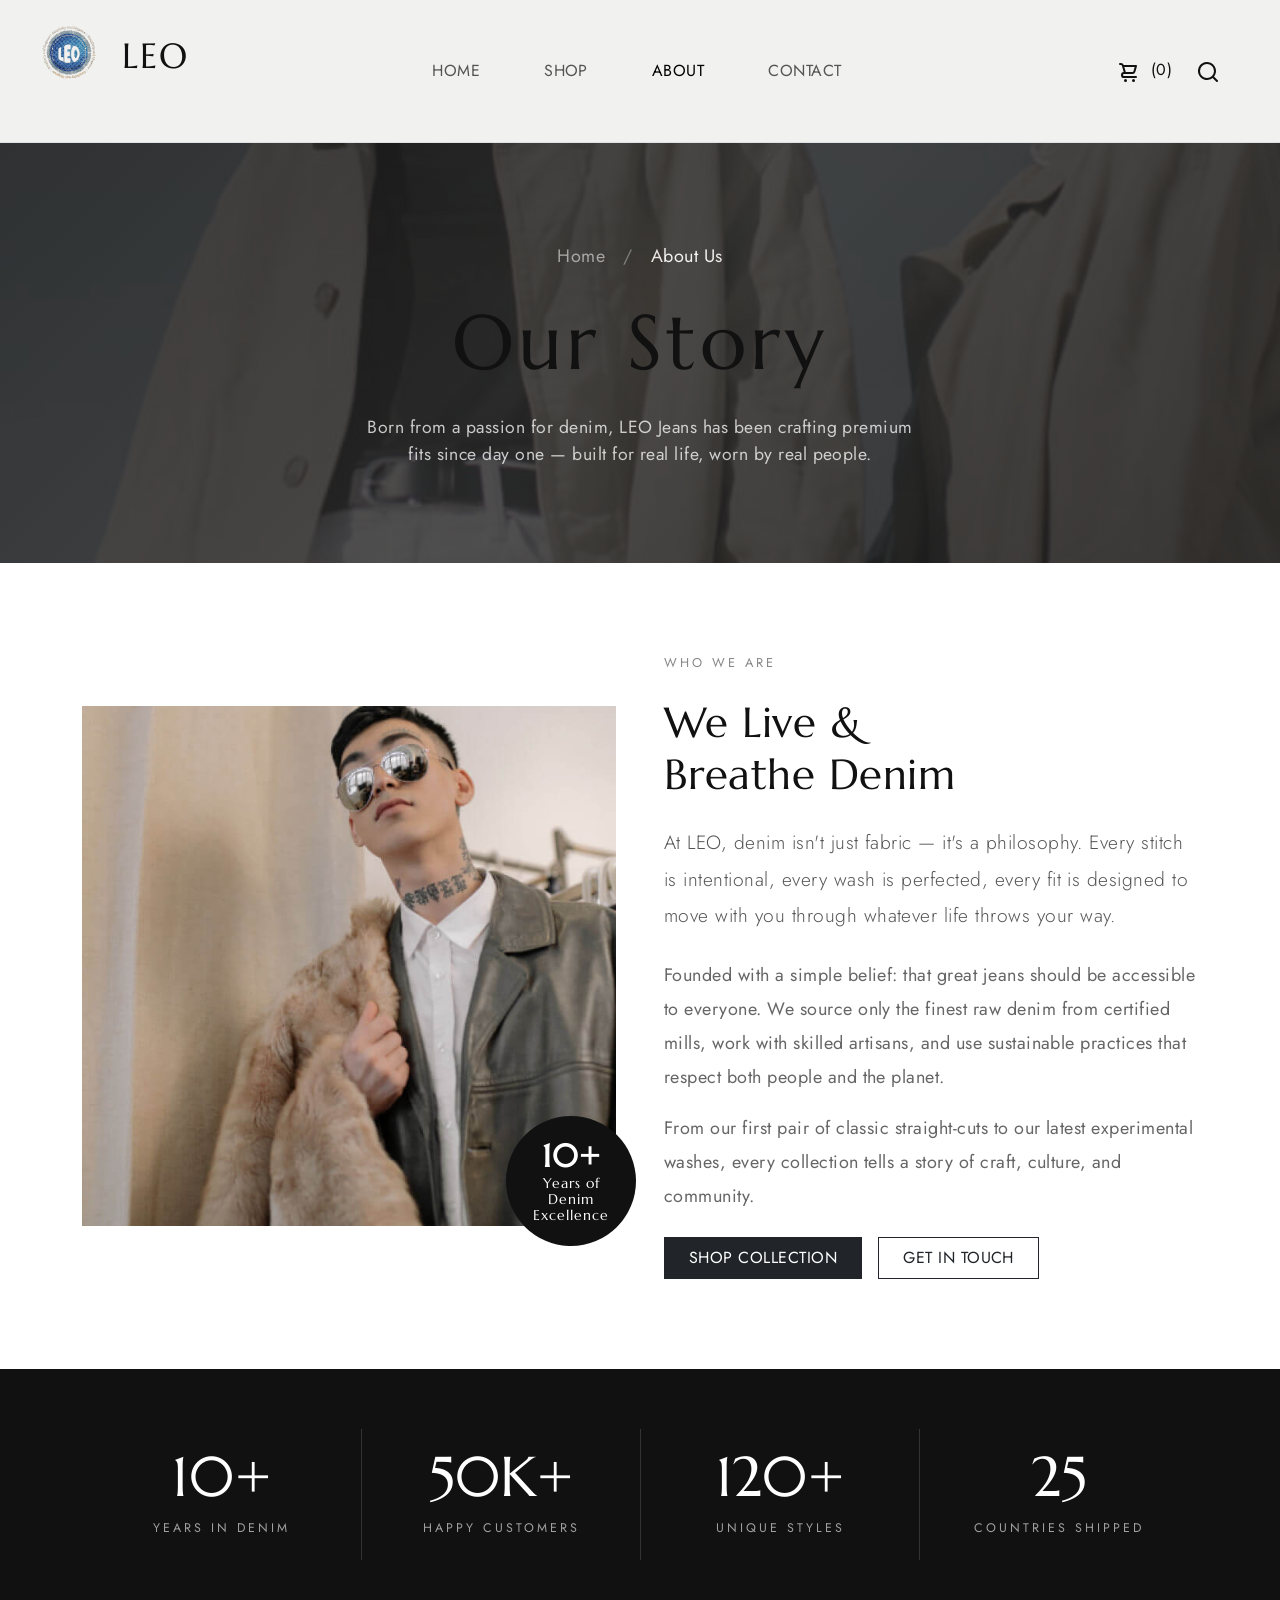
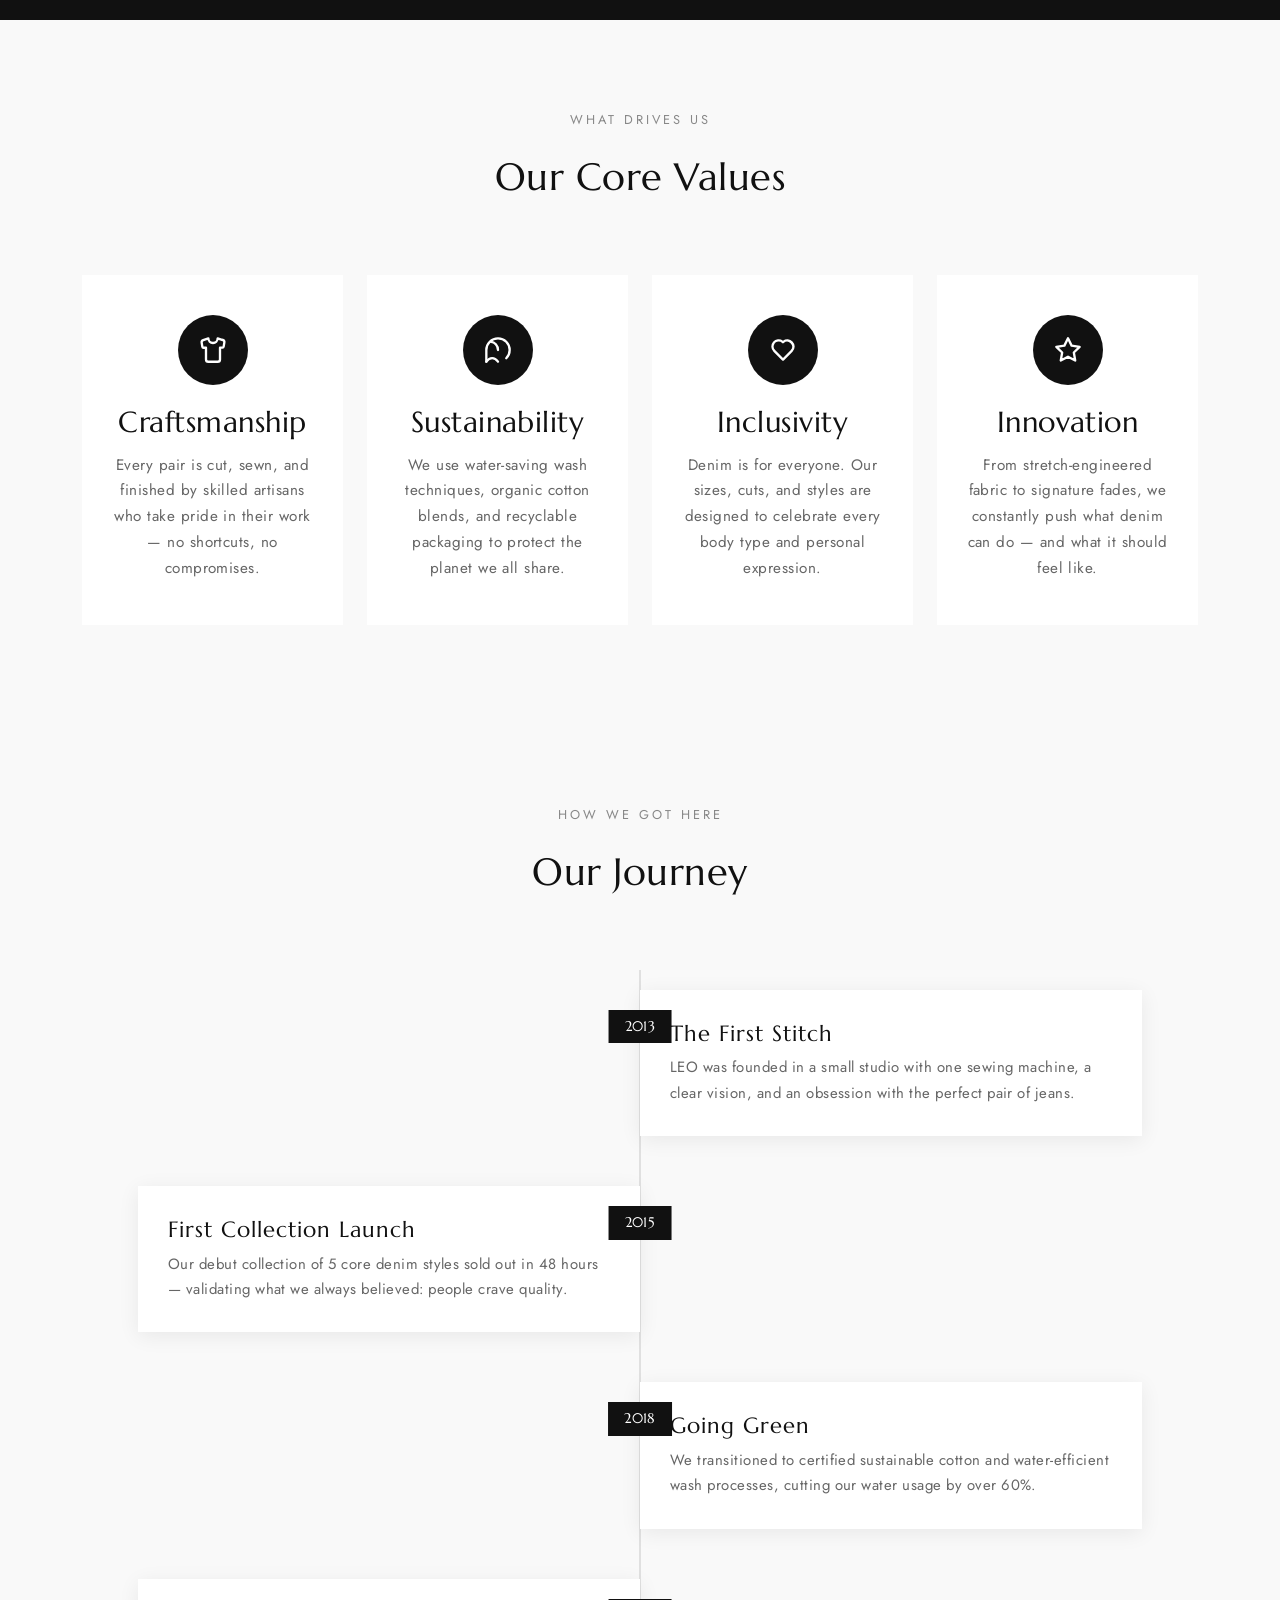
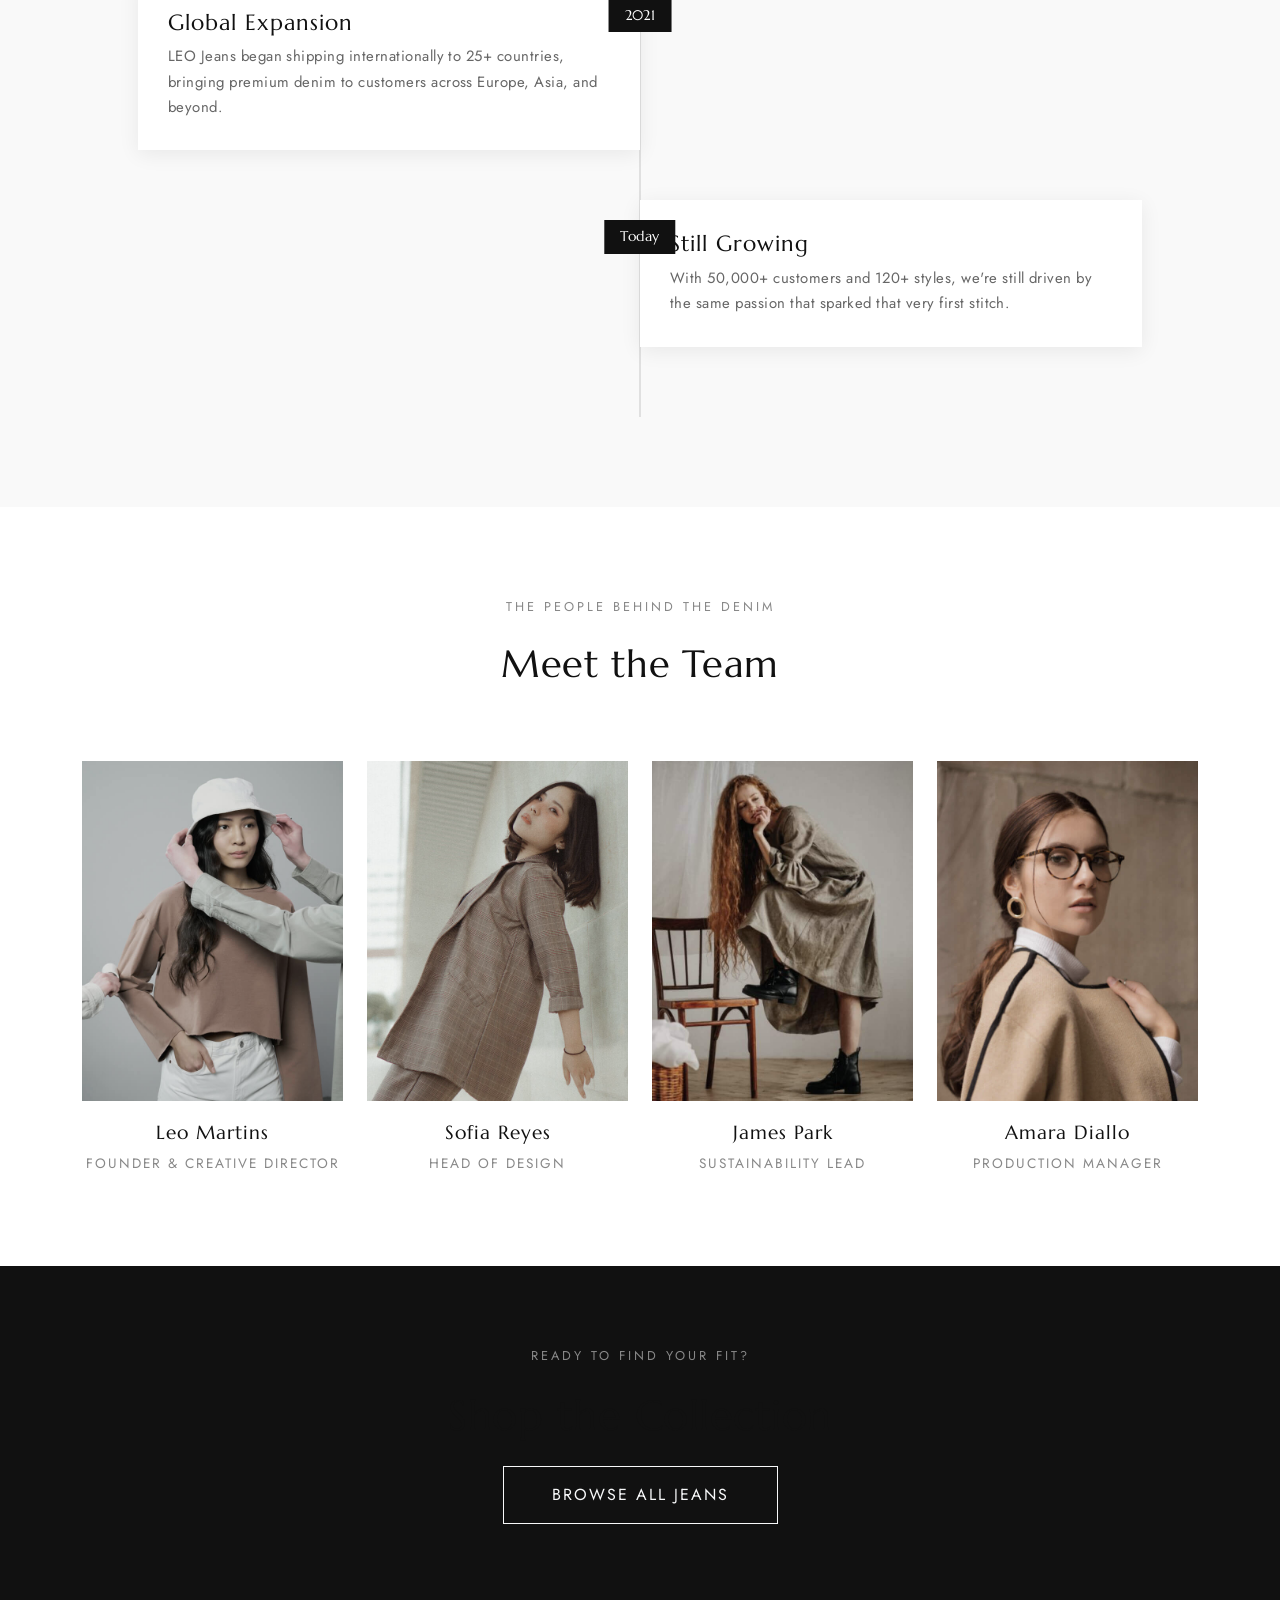
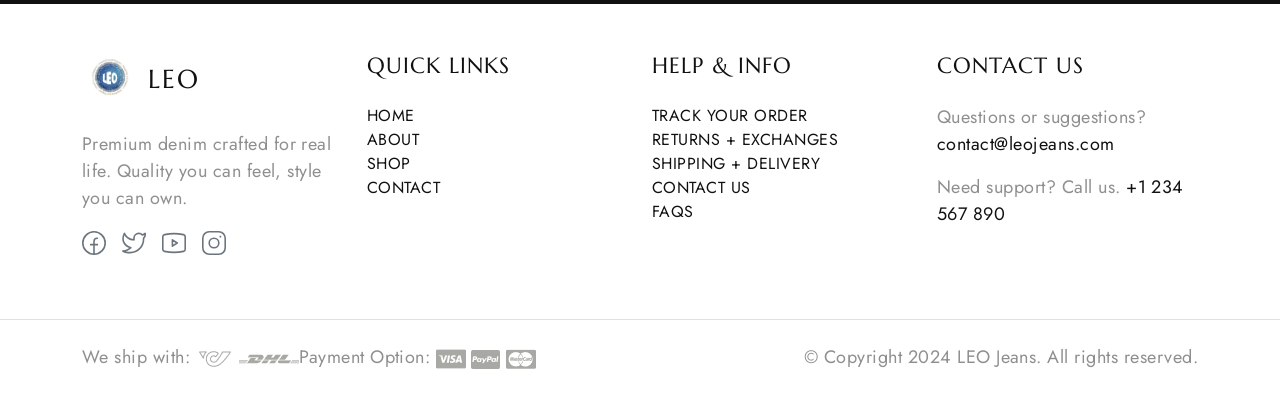
==== about.html @ 7a16a80f "Initial commit" ====
<!doctype html>
<html lang="en">

<head>
  <title>About Us - LEO Jeans</title>
  <meta charset="utf-8" />
  <meta http-equiv="X-UA-Compatible" content="IE=edge" />
  <meta name="viewport" content="width=device-width, initial-scale=1.0" />
  <meta name="description" content="Learn the story behind LEO Jeans - premium denim crafted for modern life." />
  <link href="https://cdn.jsdelivr.net/npm/bootstrap@5.3.0-alpha3/dist/css/bootstrap.min.css" rel="stylesheet"
    integrity="sha384-KK94CHFLLe+nY2dmCWGMq91rCGa5gtU4mk92HdvYe+M/SXH301p5ILy+dN9+nJOZ" crossorigin="anonymous" />
  <link rel="stylesheet" type="text/css" href="css/vendor.css" />
  <link rel="stylesheet" href="https://cdn.jsdelivr.net/npm/swiper@9/swiper-bundle.min.css" />
  <link rel="stylesheet" type="text/css" href="style.css" />
  <link rel="preconnect" href="https://fonts.googleapis.com" />
  <link rel="preconnect" href="https://fonts.gstatic.com" crossorigin />
  <link
    href="https://fonts.googleapis.com/css2?family=Jost:ital,wght@0,300;0,400;0,500;0,700;1,300;1,400;1,500;1,700&family=Marcellus&display=swap"
    rel="stylesheet" />
  <style>
    /* Page-specific styles */
    .page-hero {
      background: linear-gradient(135deg, #1a1a1a 0%, #2d2d2d 50%, #1a1a1a 100%);
      color: #fff;
      padding: 100px 0 80px;
      position: relative;
      overflow: hidden;
    }

    .page-hero::before {
      content: '';
      position: absolute;
      inset: 0;
      background: url('images/banner-image-1.jpg') center/cover no-repeat;
      opacity: 0.18;
    }

    .page-hero h1 {
      font-family: 'Marcellus', serif;
      font-size: clamp(2.5rem, 6vw, 5rem);
      letter-spacing: 4px;
      position: relative;
    }

    .page-hero p {
      font-size: 1.1rem;
      color: rgba(255, 255, 255, 0.75);
      position: relative;
    }

    .breadcrumb-item a {
      color: rgba(255, 255, 255, 0.6);
      text-decoration: none;
    }

    .breadcrumb-item.active {
      color: #fff;
    }

    .breadcrumb-item+.breadcrumb-item::before {
      color: rgba(255, 255, 255, 0.4);
    }

    /* Story section */
    .about-story {
      padding: 90px 0;
    }

    .about-story .lead {
      font-size: 1.2rem;
      line-height: 1.9;
      color: #555;
    }

    .story-image-wrap {
      position: relative;
    }

    .story-image-wrap img {
      width: 100%;
      height: 520px;
      object-fit: cover;
    }

    .story-badge {
      position: absolute;
      bottom: -20px;
      right: -20px;
      background: #111;
      color: #fff;
      width: 130px;
      height: 130px;
      border-radius: 50%;
      display: flex;
      flex-direction: column;
      align-items: center;
      justify-content: center;
      font-family: 'Marcellus', serif;
      text-align: center;
      line-height: 1.2;
      font-size: 0.85rem;
      letter-spacing: 1px;
    }

    .story-badge span {
      font-size: 2rem;
      font-weight: 700;
      display: block;
    }

    /* Stats bar */
    .stats-bar {
      background: #111;
      color: #fff;
      padding: 60px 0;
    }

    .stat-item {
      text-align: center;
      padding: 20px;
    }

    .stat-item .stat-number {
      font-family: 'Marcellus', serif;
      font-size: 3.5rem;
      display: block;
      line-height: 1;
      margin-bottom: 8px;
    }

    .stat-item .stat-label {
      text-transform: uppercase;
      letter-spacing: 3px;
      font-size: 0.78rem;
      color: rgba(255, 255, 255, 0.6);
    }

    .stat-divider {
      border-left: 1px solid rgba(255, 255, 255, 0.15);
    }

    /* Values section */
    .values-section {
      padding: 90px 0;
      background: #f9f9f9;
    }

    .value-card {
      background: #fff;
      padding: 40px 30px;
      text-align: center;
      border-bottom: 3px solid transparent;
      transition: border-color 0.3s, box-shadow 0.3s, transform 0.3s;
      height: 100%;
    }

    .value-card:hover {
      border-color: #111;
      box-shadow: 0 10px 40px rgba(0, 0, 0, 0.1);
      transform: translateY(-5px);
    }

    .value-icon {
      width: 70px;
      height: 70px;
      background: #111;
      color: #fff;
      border-radius: 50%;
      display: flex;
      align-items: center;
      justify-content: center;
      margin: 0 auto 20px;
      font-size: 1.6rem;
    }

    .value-card h4 {
      font-family: 'Marcellus', serif;
      margin-bottom: 12px;
    }

    .value-card p {
      color: #666;
      font-size: 0.95rem;
      line-height: 1.7;
      margin: 0;
    }

    /* Team section */
    .team-section {
      padding: 90px 0;
    }

    .team-card {
      text-align: center;
    }

    .team-img-wrap {
      position: relative;
      overflow: hidden;
      margin-bottom: 20px;
    }

    .team-img-wrap img {
      width: 100%;
      height: 340px;
      object-fit: cover;
      transition: transform 0.5s ease;
      filter: grayscale(20%);
    }

    .team-card:hover .team-img-wrap img {
      transform: scale(1.05);
      filter: grayscale(0%);
    }

    .team-overlay {
      position: absolute;
      bottom: 0;
      left: 0;
      right: 0;
      background: linear-gradient(transparent, rgba(0, 0, 0, 0.7));
      padding: 30px 20px 15px;
      transform: translateY(100%);
      transition: transform 0.4s ease;
    }

    .team-card:hover .team-overlay {
      transform: translateY(0);
    }

    .team-social a {
      color: #fff;
      margin: 0 6px;
      font-size: 1.1rem;
      text-decoration: none;
      opacity: 0.85;
      transition: opacity 0.2s;
    }

    .team-social a:hover {
      opacity: 1;
    }

    .team-card h5 {
      font-family: 'Marcellus', serif;
      font-size: 1.2rem;
      margin-bottom: 4px;
    }

    .team-card .role {
      color: #888;
      font-size: 0.85rem;
      text-transform: uppercase;
      letter-spacing: 2px;
    }

    /* Timeline */
    .timeline-section {
      padding: 90px 0;
      background: #f9f9f9;
    }

    .timeline {
      position: relative;
      padding: 20px 0;
    }

    .timeline::before {
      content: '';
      position: absolute;
      left: 50%;
      top: 0;
      bottom: 0;
      width: 2px;
      background: #e0e0e0;
      transform: translateX(-50%);
    }

    .timeline-item {
      display: flex;
      margin-bottom: 50px;
      position: relative;
    }

    .timeline-item:nth-child(odd) {
      flex-direction: row-reverse;
    }

    .timeline-content {
      width: 45%;
      background: #fff;
      padding: 30px;
      box-shadow: 0 4px 20px rgba(0, 0, 0, 0.07);
      position: relative;
    }

    .timeline-item:nth-child(odd) .timeline-content {
      margin-right: 5%;
    }

    .timeline-item:nth-child(even) .timeline-content {
      margin-left: 5%;
    }

    .timeline-year {
      position: absolute;
      left: 50%;
      top: 20px;
      transform: translateX(-50%);
      background: #111;
      color: #fff;
      padding: 6px 16px;
      font-family: 'Marcellus', serif;
      font-size: 0.9rem;
      white-space: nowrap;
      z-index: 1;
    }

    .timeline-content h5 {
      font-family: 'Marcellus', serif;
      margin-bottom: 8px;
    }

    .timeline-content p {
      color: #666;
      font-size: 0.93rem;
      line-height: 1.7;
      margin: 0;
    }

    @media (max-width: 768px) {
      .timeline::before {
        left: 20px;
      }

      .timeline-item,
      .timeline-item:nth-child(odd) {
        flex-direction: column;
      }

      .timeline-content,
      .timeline-item:nth-child(odd) .timeline-content,
      .timeline-item:nth-child(even) .timeline-content {
        width: 100%;
        margin: 0 0 0 50px;
      }

      .timeline-year {
        left: 20px;
        top: 0;
        transform: translateX(-50%);
      }

      .story-badge {
        right: 0;
        bottom: 0;
        width: 100px;
        height: 100px;
      }
    }
  </style>
</head>

<body>
  <!-- SVG Sprite (shared icons) -->
  <svg xmlns="http://www.w3.org/2000/svg" style="display: none">
    <defs>
      <symbol xmlns="http://www.w3.org/2000/svg" id="instagram" viewBox="0 0 15 15">
        <path fill="none" stroke="currentColor"
          d="M11 3.5h1M4.5.5h6a4 4 0 0 1 4 4v6a4 4 0 0 1-4 4h-6a4 4 0 0 1-4-4v-6a4 4 0 0 1 4-4Zm3 10a3 3 0 1 1 0-6a3 3 0 0 1 0 6Z" />
      </symbol>
      <symbol xmlns="http://www.w3.org/2000/svg" id="facebook" viewBox="0 0 15 15">
        <path fill="none" stroke="currentColor"
          d="M7.5 14.5a7 7 0 1 1 0-14a7 7 0 0 1 0 14Zm0 0v-8a2 2 0 0 1 2-2h.5m-5 4h5" />
      </symbol>
      <symbol xmlns="http://www.w3.org/2000/svg" id="twitter" viewBox="0 0 15 15">
        <path fill="currentColor"
          d="m14.478 1.5l.5-.033a.5.5 0 0 0-.871-.301l.371.334Zm-.498 2.959a.5.5 0 1 0-1 0h1Zm-6.49.082h-.5h.5Zm0 .959h.5h-.5Zm-6.99 7V12a.5.5 0 0 0-.278.916L.5 12.5Zm.998-11l.469-.175a.5.5 0 0 0-.916-.048l.447.223Zm3.994 9l.354.353a.5.5 0 0 0-.195-.827l-.159.474Zm7.224-8.027l-.37.336l.18.199l.265-.04l-.075-.495Zm1.264-.94c.051.778.003 1.25-.123 1.606c-.122.345-.336.629-.723 1l.692.722c.438-.42.776-.832.974-1.388c.193-.546.232-1.178.177-2.006l-.998.066Zm0 3.654V4.46h-1v.728h1Zm-6.99-.646V5.5h1v-.959h-1Zm0 .959V6h1v-.5h-1ZM10.525 1a3.539 3.539 0 0 0-3.537 3.541h1A2.539 2.539 0 0 1 10.526 2V1Zm2.454 4.187C12.98 9.503 9.487 13 5.18 13v1c4.86 0 8.8-3.946 8.8-8.813h-1ZM1.03 1.675C1.574 3.127 3.614 6 7.49 6V5C4.174 5 2.421 2.54 1.966 1.325l-.937.35Zm.021-.398C.004 3.373-.157 5.407.604 7.139c.759 1.727 2.392 3.055 4.73 3.835l.317-.948c-2.155-.72-3.518-1.892-4.132-3.29c-.612-1.393-.523-3.11.427-5.013l-.895-.446Zm4.087 8.87C4.536 10.75 2.726 12 .5 12v1c2.566 0 4.617-1.416 5.346-2.147l-.708-.706Zm7.949-8.009A3.445 3.445 0 0 0 10.526 1v1c.721 0 1.37.311 1.82.809l.74-.671Zm-.296.83a3.513 3.513 0 0 0 2.06-1.134l-.744-.668a2.514 2.514 0 0 1-1.466.813l.15.989ZM.222 12.916C1.863 14.01 3.583 14 5.18 14v-1c-1.63 0-3.048-.011-4.402-.916l-.556.832Z" />
      </symbol>
      <symbol xmlns="http://www.w3.org/2000/svg" id="pinterest" viewBox="0 0 15 15">
        <path fill="none" stroke="currentColor"
          d="m4.5 13.5l3-7m-3.236 3a2.989 2.989 0 0 1-.764-2V7A3.5 3.5 0 0 1 7 3.5h1A3.5 3.5 0 0 1 11.5 7v.5a3 3 0 0 1-3 3a2.081 2.081 0 0 1-1.974-1.423L6.5 9m1 5.5a7 7 0 1 1 0-14a7 7 0 0 1 0 14Z" />
      </symbol>
      <symbol xmlns="http://www.w3.org/2000/svg" id="youtube" viewBox="0 0 15 15">
        <path fill="currentColor"
          d="m1.61 12.738l-.104.489l.105-.489Zm11.78 0l.104.489l-.105-.489Zm0-10.476l.104-.489l-.105.489Zm-11.78 0l.106.489l-.105-.489ZM6.5 5.5l.277-.416A.5.5 0 0 0 6 5.5h.5Zm0 4H6a.5.5 0 0 0 .777.416L6.5 9.5Zm3-2l.277.416a.5.5 0 0 0 0-.832L9.5 7.5ZM0 3.636v7.728h1V3.636H0Zm15 7.728V3.636h-1v7.728h1ZM1.506 13.227c3.951.847 8.037.847 11.988 0l-.21-.978a27.605 27.605 0 0 1-11.568 0l-.21.978ZM13.494 1.773a28.606 28.606 0 0 0-11.988 0l.21.978a27.607 27.607 0 0 1 11.568 0l.21-.978ZM15 3.636c0-.898-.628-1.675-1.506-1.863l-.21.978c.418.09.716.458.716.885h1Zm-1 7.728a.905.905 0 0 1-.716.885l.21.978A1.905 1.905 0 0 0 15 11.364h-1Zm-14 0c0 .898.628 1.675 1.506 1.863l.21-.978A.905.905 0 0 1 1 11.364H0Zm1-7.728c0-.427.298-.796.716-.885l-.21-.978A1.905 1.905 0 0 0 0 3.636h1ZM6 5.5v4h1v-4H6Zm.777 4.416l3-2l-.554-.832l-3 2l.554.832Zm3-2.832l-3-2l-.554.832l3 2l.554-.832Z" />
      </symbol>
      <symbol xmlns="http://www.w3.org/2000/svg" id="cart" viewBox="0 0 24 24">
        <path fill="currentColor"
          d="M8.5 19a1.5 1.5 0 1 0 1.5 1.5A1.5 1.5 0 0 0 8.5 19ZM19 16H7a1 1 0 0 1 0-2h8.491a3.013 3.013 0 0 0 2.885-2.176l1.585-5.55A1 1 0 0 0 19 5H6.74a3.007 3.007 0 0 0-2.82-2H3a1 1 0 0 0 0 2h.921a1.005 1.005 0 0 1 .962.725l.155.545v.005l1.641 5.742A3 3 0 0 0 7 18h12a1 1 0 0 0 0-2Zm-1.326-9l-1.22 4.274a1.005 1.005 0 0 1-.963.726H8.754l-.255-.892L7.326 7ZM16.5 19a1.5 1.5 0 1 0 1.5 1.5a1.5 1.5 0 0 0-1.5-1.5Z" />
      </symbol>
      <symbol xmlns="http://www.w3.org/2000/svg" id="search" viewBox="0 0 24 24">
        <path fill="currentColor"
          d="M21.71 20.29L18 16.61A9 9 0 1 0 16.61 18l3.68 3.68a1 1 0 0 0 1.42 0a1 1 0 0 0 0-1.39ZM11 18a7 7 0 1 1 7-7a7 7 0 0 1-7 7Z" />
      </symbol>
      <symbol xmlns="http://www.w3.org/2000/svg" id="arrow-left" viewBox="0 0 24 24">
        <path fill="currentColor"
          d="M17 11H9.41l3.3-3.29a1 1 0 1 0-1.42-1.42l-5 5a1 1 0 0 0-.21.33a1 1 0 0 0 0 .76a1 1 0 0 0 .21.33l5 5a1 1 0 0 0 1.42 0a1 1 0 0 0 0-1.42L9.41 13H17a1 1 0 0 0 0-2Z" />
      </symbol>
      <symbol xmlns="http://www.w3.org/2000/svg" id="arrow-right" viewBox="0 0 24 24">
        <path fill="currentColor"
          d="M17.92 11.62a1 1 0 0 0-.21-.33l-5-5a1 1 0 0 0-1.42 1.42l3.3 3.29H7a1 1 0 0 0 0 2h7.59l-3.3 3.29a1 1 0 0 0 0 1.42a1 1 0 0 0 1.42 0l5-5a1 1 0 0 0 .21-.33a1 1 0 0 0 0-.76Z" />
      </symbol>
    </defs>
  </svg>

  <!-- Preloader -->
  <div class="preloader text-white fs-6 text-uppercase overflow-hidden"></div>

  <!-- Cart Offcanvas -->
  <div class="offcanvas offcanvas-end" data-bs-scroll="true" tabindex="-1" id="offcanvasCart" aria-labelledby="My Cart">
    <div class="offcanvas-header justify-content-center">
      <button type="button" class="btn-close" data-bs-dismiss="offcanvas" aria-label="Close"></button>
    </div>
    <div class="offcanvas-body">
      <div class="order-md-last">
        <h4 class="d-flex justify-content-between align-items-center mb-3">
          <span class="text-primary">Your denim cart</span>
          <span class="badge bg-primary rounded-pill">0</span>
        </h4>
        <ul class="list-group mb-3">
          <li class="list-group-item d-flex justify-content-between"><span class="text-muted">Your cart is empty.</span>
          </li>
        </ul>
        <button class="w-100 btn btn-primary btn-lg" type="submit">Continue to Checkout</button>
      </div>
    </div>
  </div>

  <!-- Search Popup -->
  <div class="search-popup">
    <div class="search-popup-container">
      <form role="search" method="get" class="form-group" action="">
        <input type="search" id="search-form" class="form-control border-0 border-bottom"
          placeholder="Type and press enter" value="" name="s" />
        <button type="submit" class="search-submit border-0 position-absolute bg-white" style="top: 15px; right: 15px">
          <svg class="search" width="24" height="24">
            <use xlink:href="#search"></use>
          </svg>
        </button>
      </form>
      <h5 class="cat-list-title">Browse Categories</h5>
      <ul class="cat-list">
        <li class="cat-list-item"><a href="shop.html" title="Skinny Jeans">Skinny Jeans</a></li>
        <li class="cat-list-item"><a href="shop.html" title="Straight Jeans">Straight Jeans</a></li>
        <li class="cat-list-item"><a href="shop.html" title="Denim Jackets">Denim Jackets</a></li>
        <li class="cat-list-item"><a href="shop.html" title="Denim Shorts">Denim Shorts</a></li>
      </ul>
    </div>
  </div>

  <!-- Navbar -->
  <nav class="navbar navbar-expand-lg bg-light text-uppercase fs-6 p-3 border-bottom align-items-center">
    <div class="container-fluid">
      <div class="row justify-content-between align-items-center w-100">
        <div class="col-auto">
          <a class="navbar-brand text-white" href="index.html">
            <span style="display: flex; align-items: center; gap: 12px">
              <img src="images/Leo_logo-removebg-preview.png" alt="Leo Logo" style="height: 80px; width: auto" />
              <span
                style="font-size: 2.2rem; font-family: 'Marcellus', Roboto, sans-serif; font-weight: 400; color: #111; letter-spacing: 2px;">LEO</span>
            </span>
          </a>
        </div>
        <div class="col-auto">
          <button class="navbar-toggler" type="button" data-bs-toggle="offcanvas" data-bs-target="#offcanvasNavbar"
            aria-controls="offcanvasNavbar">
            <span class="navbar-toggler-icon"></span>
          </button>
          <div class="offcanvas offcanvas-end" tabindex="-1" id="offcanvasNavbar"
            aria-labelledby="offcanvasNavbarLabel">
            <div class="offcanvas-header">
              <h5 class="offcanvas-title" id="offcanvasNavbarLabel">Menu</h5>
              <button type="button" class="btn-close text-reset" data-bs-dismiss="offcanvas"
                aria-label="Close"></button>
            </div>
            <div class="offcanvas-body">
              <ul class="navbar-nav justify-content-end flex-grow-1 gap-1 gap-md-5 pe-3">
                <li class="nav-item"><a class="nav-link" href="index.html">Home</a></li>
                <li class="nav-item"><a class="nav-link" href="shop.html">Shop</a></li>
                <li class="nav-item"><a class="nav-link active" href="about.html">About</a></li>
                <li class="nav-item"><a class="nav-link" href="contact.html">Contact</a></li>
              </ul>
            </div>
          </div>
        </div>
        <div class="col-3 col-lg-auto">
          <ul class="list-unstyled d-flex m-0">
            <li class="d-none d-lg-block">
              <a href="#" class="mx-3" data-bs-toggle="offcanvas" data-bs-target="#offcanvasCart"
                aria-controls="offcanvasCart">
                <svg width="24" height="24" viewBox="0 0 24 24">
                  <use xlink:href="#cart"></use>
                </svg>
                <span class="cart-count ms-1">(0)</span>
              </a>
            </li>
            <li class="d-lg-none">
              <a href="#" class="mx-2" data-bs-toggle="offcanvas" data-bs-target="#offcanvasCart">
                <svg width="24" height="24" viewBox="0 0 24 24">
                  <use xlink:href="#cart"></use>
                </svg>
              </a>
            </li>
            <li class="search-box mx-2">
              <a href="#search" class="search-button">
                <svg width="24" height="24" viewBox="0 0 24 24">
                  <use xlink:href="#search"></use>
                </svg>
              </a>
            </li>
          </ul>
        </div>
      </div>
    </div>
  </nav>

  <!-- Page Hero -->
  <section class="page-hero">
    <div class="container text-center">
      <nav aria-label="breadcrumb" class="mb-3">
        <ol class="breadcrumb justify-content-center" style="background:transparent">
          <li class="breadcrumb-item"><a href="index.html">Home</a></li>
          <li class="breadcrumb-item active" aria-current="page">About Us</li>
        </ol>
      </nav>
      <h1 class="mb-4">Our Story</h1>
      <p class="mx-auto" style="max-width: 560px;">Born from a passion for denim, LEO Jeans has been crafting premium
        fits since day one — built for real life, worn by real people.</p>
    </div>
  </section>

  <!-- Story Section -->
  <section class="about-story">
    <div class="container">
      <div class="row align-items-center g-5">
        <div class="col-lg-6" data-aos="fade-right">
          <div class="story-image-wrap">
            <img src="images/banner-image-4.jpg" alt="LEO Jeans Story" />
            <div class="story-badge">
              <span>10+</span>
              Years of<br>Denim<br>Excellence
            </div>
          </div>
        </div>
        <div class="col-lg-6" data-aos="fade-left" data-aos-delay="200">
          <p class="text-uppercase letter-spacing-3 mb-2" style="font-size: 0.8rem; letter-spacing: 3px; color: #888;">
            Who We Are</p>
          <h2 class="section-title mb-4" style="font-size: 2.6rem;">We Live &amp;<br>Breathe Denim</h2>
          <p class="lead mb-4">At LEO, denim isn't just fabric — it's a philosophy. Every stitch is intentional, every
            wash is perfected, every fit is designed to move with you through whatever life throws your way.</p>
          <p style="color: #666; line-height: 1.9;">Founded with a simple belief: that great jeans should be accessible
            to everyone. We source only the finest raw denim from certified mills, work with skilled artisans, and use
            sustainable practices that respect both people and the planet.</p>
          <p style="color: #666; line-height: 1.9;">From our first pair of classic straight-cuts to our latest
            experimental washes, every collection tells a story of craft, culture, and community.</p>
          <div class="mt-4 d-flex gap-3 flex-wrap">
            <a href="shop.html" class="btn btn-dark text-uppercase px-4 py-2 letter-spacing-2">Shop Collection</a>
            <a href="contact.html" class="btn btn-outline-dark text-uppercase px-4 py-2">Get In Touch</a>
          </div>
        </div>
      </div>
    </div>
  </section>

  <!-- Stats Bar -->
  <section class="stats-bar">
    <div class="container">
      <div class="row g-0 text-center">
        <div class="col-6 col-md-3 stat-item">
          <span class="stat-number" data-count="10">10+</span>
          <span class="stat-label">Years in Denim</span>
        </div>
        <div class="col-6 col-md-3 stat-item stat-divider">
          <span class="stat-number" data-count="50">50K+</span>
          <span class="stat-label">Happy Customers</span>
        </div>
        <div class="col-6 col-md-3 stat-item stat-divider">
          <span class="stat-number" data-count="120">120+</span>
          <span class="stat-label">Unique Styles</span>
        </div>
        <div class="col-6 col-md-3 stat-item stat-divider">
          <span class="stat-number" data-count="25">25</span>
          <span class="stat-label">Countries Shipped</span>
        </div>
      </div>
    </div>
  </section>

  <!-- Values Section -->
  <section class="values-section">
    <div class="container">
      <div class="row justify-content-center mb-5">
        <div class="col-md-7 text-center">
          <p class="text-uppercase mb-2" style="font-size: 0.8rem; letter-spacing: 3px; color: #888;">What Drives Us</p>
          <h2 class="section-title" style="font-size: 2.4rem;">Our Core Values</h2>
        </div>
      </div>
      <div class="row g-4">
        <div class="col-sm-6 col-lg-3" data-aos="fade-up" data-aos-delay="0">
          <div class="value-card">
            <div class="value-icon"><svg width="28" height="28" viewBox="0 0 24 24" fill="none" stroke="currentColor"
                stroke-width="2" stroke-linecap="round" stroke-linejoin="round">
                <path
                  d="M20.38 3.46L16 2a4 4 0 0 1-8 0L3.62 3.46a2 2 0 0 0-1.34 2.23l.58 3.57a1 1 0 0 0 .99.84H6v10c0 1.1.9 2 2 2h8a2 2 0 0 0 2-2V10h2.15a1 1 0 0 0 .99-.84l.58-3.57a2 2 0 0 0-1.34-2.23z" />
              </svg></div>
            <h4>Craftsmanship</h4>
            <p>Every pair is cut, sewn, and finished by skilled artisans who take pride in their work — no shortcuts, no
              compromises.</p>
          </div>
        </div>
        <div class="col-sm-6 col-lg-3" data-aos="fade-up" data-aos-delay="100">
          <div class="value-card">
            <div class="value-icon"><svg width="28" height="28" viewBox="0 0 24 24" fill="none" stroke="currentColor"
                stroke-width="2" stroke-linecap="round" stroke-linejoin="round">
                <path d="M2 22c1.25-1.67 2.5-3 5-3s3.75 1.33 5 3" />
                <path d="M2 22V12c0-5.52 4.48-10 10-10s10 4.48 10 10c0 2.76-1.12 5.26-2.93 7.07" />
                <path d="M12 12C12 8 9 5 6 5" />
              </svg></div>
            <h4>Sustainability</h4>
            <p>We use water-saving wash techniques, organic cotton blends, and recyclable packaging to protect the
              planet we all share.</p>
          </div>
        </div>
        <div class="col-sm-6 col-lg-3" data-aos="fade-up" data-aos-delay="200">
          <div class="value-card">
            <div class="value-icon"><svg width="28" height="28" viewBox="0 0 24 24" fill="currentColor">
                <path
                  d="M20.16 4.61A6.27 6.27 0 0 0 12 4a6.27 6.27 0 0 0-8.16 9.48l7.45 7.45a1 1 0 0 0 1.42 0l7.45-7.45a6.27 6.27 0 0 0 0-8.87Zm-1.41 7.46L12 18.81l-6.75-6.74a4.28 4.28 0 0 1 3-7.3a4.25 4.25 0 0 1 3 1.25a1 1 0 0 0 1.42 0a4.27 4.27 0 0 1 6 6.05Z" />
              </svg></div>
            <h4>Inclusivity</h4>
            <p>Denim is for everyone. Our sizes, cuts, and styles are designed to celebrate every body type and personal
              expression.</p>
          </div>
        </div>
        <div class="col-sm-6 col-lg-3" data-aos="fade-up" data-aos-delay="300">
          <div class="value-card">
            <div class="value-icon"><svg width="28" height="28" viewBox="0 0 24 24" fill="none" stroke="currentColor"
                stroke-width="2" stroke-linecap="round" stroke-linejoin="round">
                <polygon
                  points="12 2 15.09 8.26 22 9.27 17 14.14 18.18 21.02 12 17.77 5.82 21.02 7 14.14 2 9.27 8.91 8.26 12 2" />
              </svg></div>
            <h4>Innovation</h4>
            <p>From stretch-engineered fabric to signature fades, we constantly push what denim can do — and what it
              should feel like.</p>
          </div>
        </div>
      </div>
    </div>
  </section>

  <!-- Timeline -->
  <section class="timeline-section">
    <div class="container">
      <div class="row justify-content-center mb-5">
        <div class="col-md-7 text-center">
          <p class="text-uppercase mb-2" style="font-size: 0.8rem; letter-spacing: 3px; color: #888;">How We Got Here
          </p>
          <h2 class="section-title" style="font-size: 2.4rem;">Our Journey</h2>
        </div>
      </div>
      <div class="timeline">
        <div class="timeline-item">
          <div class="timeline-year">2013</div>
          <div class="timeline-content">
            <h5>The First Stitch</h5>
            <p>LEO was founded in a small studio with one sewing machine, a clear vision, and an obsession with the
              perfect pair of jeans.</p>
          </div>
        </div>
        <div class="timeline-item">
          <div class="timeline-year">2015</div>
          <div class="timeline-content">
            <h5>First Collection Launch</h5>
            <p>Our debut collection of 5 core denim styles sold out in 48 hours — validating what we always believed:
              people crave quality.</p>
          </div>
        </div>
        <div class="timeline-item">
          <div class="timeline-year">2018</div>
          <div class="timeline-content">
            <h5>Going Green</h5>
            <p>We transitioned to certified sustainable cotton and water-efficient wash processes, cutting our water
              usage by over 60%.</p>
          </div>
        </div>
        <div class="timeline-item">
          <div class="timeline-year">2021</div>
          <div class="timeline-content">
            <h5>Global Expansion</h5>
            <p>LEO Jeans began shipping internationally to 25+ countries, bringing premium denim to customers across
              Europe, Asia, and beyond.</p>
          </div>
        </div>
        <div class="timeline-item">
          <div class="timeline-year">Today</div>
          <div class="timeline-content">
            <h5>Still Growing</h5>
            <p>With 50,000+ customers and 120+ styles, we're still driven by the same passion that sparked that very
              first stitch.</p>
          </div>
        </div>
      </div>
    </div>
  </section>

  <!-- Team Section -->
  <section class="team-section">
    <div class="container">
      <div class="row justify-content-center mb-5">
        <div class="col-md-7 text-center">
          <p class="text-uppercase mb-2" style="font-size: 0.8rem; letter-spacing: 3px; color: #888;">The People Behind
            the Denim</p>
          <h2 class="section-title" style="font-size: 2.4rem;">Meet the Team</h2>
        </div>
      </div>
      <div class="row g-4">
        <div class="col-sm-6 col-lg-3" data-aos="fade-up" data-aos-delay="0">
          <div class="team-card">
            <div class="team-img-wrap">
              <img src="images/banner-image-6.jpg" alt="Team Member" />
              <div class="team-overlay">
                <div class="team-social">
                  <a href="#"><svg width="18" height="18" viewBox="0 0 15 15">
                      <use xlink:href="#instagram"></use>
                    </svg></a>
                  <a href="#"><svg width="18" height="18" viewBox="0 0 15 15">
                      <use xlink:href="#twitter"></use>
                    </svg></a>
                </div>
              </div>
            </div>
            <h5>Leo Martins</h5>
            <span class="role">Founder &amp; Creative Director</span>
          </div>
        </div>
        <div class="col-sm-6 col-lg-3" data-aos="fade-up" data-aos-delay="100">
          <div class="team-card">
            <div class="team-img-wrap">
              <img src="images/banner-image-2.jpg" alt="Team Member" />
              <div class="team-overlay">
                <div class="team-social">
                  <a href="#"><svg width="18" height="18" viewBox="0 0 15 15">
                      <use xlink:href="#instagram"></use>
                    </svg></a>
                  <a href="#"><svg width="18" height="18" viewBox="0 0 15 15">
                      <use xlink:href="#twitter"></use>
                    </svg></a>
                </div>
              </div>
            </div>
            <h5>Sofia Reyes</h5>
            <span class="role">Head of Design</span>
          </div>
        </div>
        <div class="col-sm-6 col-lg-3" data-aos="fade-up" data-aos-delay="200">
          <div class="team-card">
            <div class="team-img-wrap">
              <img src="images/banner-image-3.jpg" alt="Team Member" />
              <div class="team-overlay">
                <div class="team-social">
                  <a href="#"><svg width="18" height="18" viewBox="0 0 15 15">
                      <use xlink:href="#instagram"></use>
                    </svg></a>
                  <a href="#"><svg width="18" height="18" viewBox="0 0 15 15">
                      <use xlink:href="#twitter"></use>
                    </svg></a>
                </div>
              </div>
            </div>
            <h5>James Park</h5>
            <span class="role">Sustainability Lead</span>
          </div>
        </div>
        <div class="col-sm-6 col-lg-3" data-aos="fade-up" data-aos-delay="300">
          <div class="team-card">
            <div class="team-img-wrap">
              <img src="images/banner-image-5.jpg" alt="Team Member" />
              <div class="team-overlay">
                <div class="team-social">
                  <a href="#"><svg width="18" height="18" viewBox="0 0 15 15">
                      <use xlink:href="#instagram"></use>
                    </svg></a>
                  <a href="#"><svg width="18" height="18" viewBox="0 0 15 15">
                      <use xlink:href="#twitter"></use>
                    </svg></a>
                </div>
              </div>
            </div>
            <h5>Amara Diallo</h5>
            <span class="role">Production Manager</span>
          </div>
        </div>
      </div>
    </div>
  </section>

  <!-- CTA Banner -->
  <section style="background: #111; color: #fff; padding: 80px 0; text-align: center;">
    <div class="container">
      <p class="text-uppercase mb-2" style="font-size: 0.8rem; letter-spacing: 3px; color: rgba(255,255,255,0.5);">Ready
        to Find Your Fit?</p>
      <h2 style="font-family: 'Marcellus', serif; font-size: 2.6rem; margin-bottom: 24px;">Shop the Collection</h2>
      <a href="shop.html" class="btn btn-outline-light text-uppercase px-5 py-3" style="letter-spacing: 2px;">Browse All
        Jeans</a>
    </div>
  </section>

  <!-- Footer -->
  <footer id="footer" class="mt-0">
    <div class="container">
      <div class="row d-flex flex-wrap justify-content-between py-5">
        <div class="col-md-3 col-sm-6">
          <div class="footer-menu footer-menu-001">
            <div class="footer-intro mb-4">
              <a href="index.html" style="display:flex;align-items:center;gap:10px;text-decoration:none">
                <img src="images/Leo_logo-removebg-preview.png" alt="Leo Logo" style="height:55px;width:auto" />
                <span
                  style="font-size:1.6rem;font-family:'Marcellus',Roboto,sans-serif;font-weight:400;color:#111;letter-spacing:2px">LEO</span>
              </a>
            </div>
            <p>Premium denim crafted for real life. Quality you can feel, style you can own.</p>
            <div class="social-links">
              <ul class="list-unstyled d-flex flex-wrap gap-3">
                <li><a href="#" class="text-secondary"><svg width="24" height="24" viewBox="0 0 24 24">
                      <use xlink:href="#facebook"></use>
                    </svg></a></li>
                <li><a href="#" class="text-secondary"><svg width="24" height="24" viewBox="0 0 24 24">
                      <use xlink:href="#twitter"></use>
                    </svg></a></li>
                <li><a href="#" class="text-secondary"><svg width="24" height="24" viewBox="0 0 24 24">
                      <use xlink:href="#youtube"></use>
                    </svg></a></li>
                <li><a href="#" class="text-secondary"><svg width="24" height="24" viewBox="0 0 15 15">
                      <use xlink:href="#instagram"></use>
                    </svg></a></li>
              </ul>
            </div>
          </div>
        </div>
        <div class="col-md-3 col-sm-6">
          <div class="footer-menu footer-menu-002">
            <h5 class="widget-title text-uppercase mb-4">Quick Links</h5>
            <ul class="menu-list list-unstyled text-uppercase border-animation-left fs-6">
              <li class="menu-item"><a href="index.html" class="item-anchor">Home</a></li>
              <li class="menu-item"><a href="about.html" class="item-anchor">About</a></li>
              <li class="menu-item"><a href="shop.html" class="item-anchor">Shop</a></li>
              <li class="menu-item"><a href="contact.html" class="item-anchor">Contact</a></li>
            </ul>
          </div>
        </div>
        <div class="col-md-3 col-sm-6">
          <div class="footer-menu footer-menu-003">
            <h5 class="widget-title text-uppercase mb-4">Help &amp; Info</h5>
            <ul class="menu-list list-unstyled text-uppercase border-animation-left fs-6">
              <li class="menu-item"><a href="#" class="item-anchor">Track Your Order</a></li>
              <li class="menu-item"><a href="#" class="item-anchor">Returns + Exchanges</a></li>
              <li class="menu-item"><a href="#" class="item-anchor">Shipping + Delivery</a></li>
              <li class="menu-item"><a href="contact.html" class="item-anchor">Contact Us</a></li>
              <li class="menu-item"><a href="#" class="item-anchor">FAQs</a></li>
            </ul>
          </div>
        </div>
        <div class="col-md-3 col-sm-6">
          <div class="footer-menu footer-menu-004 border-animation-left">
            <h5 class="widget-title text-uppercase mb-4">Contact Us</h5>
            <p>Questions or suggestions? <a href="mailto:contact@leojeans.com"
                class="item-anchor">contact@leojeans.com</a></p>
            <p>Need support? Call us. <a href="tel:+1234567890" class="item-anchor">+1 234 567 890</a></p>
          </div>
        </div>
      </div>
    </div>
    <div class="border-top py-4">
      <div class="container">
        <div class="row">
          <div class="col-md-6 d-flex flex-wrap">
            <div class="shipping">
              <span>We ship with:</span>
              <img src="images/arct-icon.png" alt="icon" />
              <img src="images/dhl-logo.png" alt="icon" />
            </div>
            <div class="payment-option">
              <span>Payment Option:</span>
              <img src="images/visa-card.png" alt="card" />
              <img src="images/paypal-card.png" alt="card" />
              <img src="images/master-card.png" alt="card" />
            </div>
          </div>
          <div class="col-md-6 text-end">
            <p>© Copyright 2024 LEO Jeans. All rights reserved.</p>
          </div>
        </div>
      </div>
    </div>
  </footer>

  <script src="js/jquery.min.js"></script>
  <script src="js/plugins.js"></script>
  <script src="js/SmoothScroll.js"></script>
  <script src="https://cdn.jsdelivr.net/npm/bootstrap@5.3.0-alpha3/dist/js/bootstrap.bundle.min.js"
    integrity="sha384-ENjdO4Dr2bkBIFxQpeoTz1HIcje39Wm4jDKdf19U8gI4ddQ3GYNS7NTKfAdVQSZe"
    crossorigin="anonymous"></script>
  <script src="https://cdn.jsdelivr.net/npm/swiper@9/swiper-bundle.min.js"></script>
  <script src="js/script.min.js"></script>
</body>

</html>
---- css/vendor.css ----
/*
- Jarallax
- Chocolat
*/

/*--------------------------------------------------------------
/** Jarallax
--------------------------------------------------------------*/
.jarallax {
  position: relative;
  z-index: 0;
  min-height: 420px;
}

.jarallax>.jarallax-img {
  position: absolute;
  object-fit: cover;
  top: 0;
  left: 0;
  width: 100%;
  height: 100%;
  z-index: -1;
}

.jarallax-keep-img {
  position: relative;
  z-index: 0;
}

.jarallax-keep-img>.jarallax-img {
  position: relative;
  display: block;
  max-width: 100%;
  height: auto;
  z-index: -100;
}


/*--------------------------------------------------------------
/** Colorbox Lightbox
--------------------------------------------------------------*/
/*
    Colorbox Core Style:
    The following CSS is consistent between example themes and should not be altered.
*/
#colorbox, #cboxOverlay, #cboxWrapper{position:absolute; top:0; left:0; z-index:9999; overflow:hidden; -webkit-transform: translate3d(0,0,0);}
#cboxWrapper {max-width:none;}
#cboxOverlay{position:fixed; width:100%; height:100%;}
#cboxMiddleLeft, #cboxBottomLeft{clear:left;}
#cboxContent{position:relative;}
#cboxLoadedContent{overflow:auto; -webkit-overflow-scrolling: touch;}
#cboxTitle{margin:0;}
#cboxLoadingOverlay, #cboxLoadingGraphic{position:absolute; top:0; left:0; width:100%; height:100%;}
#cboxPrevious, #cboxNext, #cboxClose, #cboxSlideshow{cursor:pointer;}
.cboxPhoto{float:left; margin:auto; border:0; display:block; max-width:none; -ms-interpolation-mode:bicubic;}
.cboxIframe{width:100%; height:100%; display:block; border:0; padding:0; margin:0;}
#colorbox, #cboxContent, #cboxLoadedContent{box-sizing:content-box; -moz-box-sizing:content-box; -webkit-box-sizing:content-box;}

/* 
    User Style:
    Change the following styles to modify the appearance of Colorbox.  They are
    ordered & tabbed in a way that represents the nesting of the generated HTML.
*/
#cboxOverlay{background:#000;}
#colorbox{outline:0;}
#cboxContent{margin-top:20px;background:#000;}
.cboxIframe{background:#fff;}
#cboxError{padding:50px; border:1px solid #ccc;}
#cboxLoadedContent{border:5px solid #000; background:#fff;}
#cboxTitle{position:absolute; top:-20px; left:0; color:#ccc;}
#cboxCurrent{position:absolute; top:-20px; right:0px; color:#ccc;}
#cboxLoadingGraphic{background:url(../images/colorbox/loading.gif) no-repeat center center;}

/* these elements are buttons, and may need to have additional styles reset to avoid unwanted base styles */
#cboxPrevious, #cboxNext, #cboxSlideshow, #cboxClose {border:0; padding:0; margin:0; overflow:visible; width:auto; background:none; }

/* avoid outlines on :active (mouseclick), but preserve outlines on :focus (tabbed navigating) */
#cboxPrevious:active, #cboxNext:active, #cboxSlideshow:active, #cboxClose:active {outline:0;}

#cboxSlideshow{position:absolute; top:-20px; right:90px; color:#fff;}
#cboxPrevious{position:absolute; top:50%; left:5px; margin-top:-32px; background:url(../images/colorbox/controls.png) no-repeat top left; width:28px; height:65px; text-indent:-9999px;}
#cboxPrevious:hover{background-position:bottom left;}
#cboxNext{position:absolute; top:50%; right:5px; margin-top:-32px; background:url(../images/colorbox/controls.png) no-repeat top right; width:28px; height:65px; text-indent:-9999px;}
#cboxNext:hover{background-position:bottom right;}
#cboxClose{position:absolute; top:5px; right:5px; display:block; background:url(../images/colorbox/controls.png) no-repeat top center; width:38px; height:19px; text-indent:-9999px;}
#cboxClose:hover{background-position:bottom center;}


/* AOS  */

[data-aos][data-aos][data-aos-duration="50"],body[data-aos-duration="50"] [data-aos]{transition-duration:50ms}[data-aos][data-aos][data-aos-delay="50"],body[data-aos-delay="50"] [data-aos]{transition-delay:0}[data-aos][data-aos][data-aos-delay="50"].aos-animate,body[data-aos-delay="50"] [data-aos].aos-animate{transition-delay:50ms}[data-aos][data-aos][data-aos-duration="100"],body[data-aos-duration="100"] [data-aos]{transition-duration:.1s}[data-aos][data-aos][data-aos-delay="100"],body[data-aos-delay="100"] [data-aos]{transition-delay:0}[data-aos][data-aos][data-aos-delay="100"].aos-animate,body[data-aos-delay="100"] [data-aos].aos-animate{transition-delay:.1s}[data-aos][data-aos][data-aos-duration="150"],body[data-aos-duration="150"] [data-aos]{transition-duration:.15s}[data-aos][data-aos][data-aos-delay="150"],body[data-aos-delay="150"] [data-aos]{transition-delay:0}[data-aos][data-aos][data-aos-delay="150"].aos-animate,body[data-aos-delay="150"] [data-aos].aos-animate{transition-delay:.15s}[data-aos][data-aos][data-aos-duration="200"],body[data-aos-duration="200"] [data-aos]{transition-duration:.2s}[data-aos][data-aos][data-aos-delay="200"],body[data-aos-delay="200"] [data-aos]{transition-delay:0}[data-aos][data-aos][data-aos-delay="200"].aos-animate,body[data-aos-delay="200"] [data-aos].aos-animate{transition-delay:.2s}[data-aos][data-aos][data-aos-duration="250"],body[data-aos-duration="250"] [data-aos]{transition-duration:.25s}[data-aos][data-aos][data-aos-delay="250"],body[data-aos-delay="250"] [data-aos]{transition-delay:0}[data-aos][data-aos][data-aos-delay="250"].aos-animate,body[data-aos-delay="250"] [data-aos].aos-animate{transition-delay:.25s}[data-aos][data-aos][data-aos-duration="300"],body[data-aos-duration="300"] [data-aos]{transition-duration:.3s}[data-aos][data-aos][data-aos-delay="300"],body[data-aos-delay="300"] [data-aos]{transition-delay:0}[data-aos][data-aos][data-aos-delay="300"].aos-animate,body[data-aos-delay="300"] [data-aos].aos-animate{transition-delay:.3s}[data-aos][data-aos][data-aos-duration="350"],body[data-aos-duration="350"] [data-aos]{transition-duration:.35s}[data-aos][data-aos][data-aos-delay="350"],body[data-aos-delay="350"] [data-aos]{transition-delay:0}[data-aos][data-aos][data-aos-delay="350"].aos-animate,body[data-aos-delay="350"] [data-aos].aos-animate{transition-delay:.35s}[data-aos][data-aos][data-aos-duration="400"],body[data-aos-duration="400"] [data-aos]{transition-duration:.4s}[data-aos][data-aos][data-aos-delay="400"],body[data-aos-delay="400"] [data-aos]{transition-delay:0}[data-aos][data-aos][data-aos-delay="400"].aos-animate,body[data-aos-delay="400"] [data-aos].aos-animate{transition-delay:.4s}[data-aos][data-aos][data-aos-duration="450"],body[data-aos-duration="450"] [data-aos]{transition-duration:.45s}[data-aos][data-aos][data-aos-delay="450"],body[data-aos-delay="450"] [data-aos]{transition-delay:0}[data-aos][data-aos][data-aos-delay="450"].aos-animate,body[data-aos-delay="450"] [data-aos].aos-animate{transition-delay:.45s}[data-aos][data-aos][data-aos-duration="500"],body[data-aos-duration="500"] [data-aos]{transition-duration:.5s}[data-aos][data-aos][data-aos-delay="500"],body[data-aos-delay="500"] [data-aos]{transition-delay:0}[data-aos][data-aos][data-aos-delay="500"].aos-animate,body[data-aos-delay="500"] [data-aos].aos-animate{transition-delay:.5s}[data-aos][data-aos][data-aos-duration="550"],body[data-aos-duration="550"] [data-aos]{transition-duration:.55s}[data-aos][data-aos][data-aos-delay="550"],body[data-aos-delay="550"] [data-aos]{transition-delay:0}[data-aos][data-aos][data-aos-delay="550"].aos-animate,body[data-aos-delay="550"] [data-aos].aos-animate{transition-delay:.55s}[data-aos][data-aos][data-aos-duration="600"],body[data-aos-duration="600"] [data-aos]{transition-duration:.6s}[data-aos][data-aos][data-aos-delay="600"],body[data-aos-delay="600"] [data-aos]{transition-delay:0}[data-aos][data-aos][data-aos-delay="600"].aos-animate,body[data-aos-delay="600"] [data-aos].aos-animate{transition-delay:.6s}[data-aos][data-aos][data-aos-duration="650"],body[data-aos-duration="650"] [data-aos]{transition-duration:.65s}[data-aos][data-aos][data-aos-delay="650"],body[data-aos-delay="650"] [data-aos]{transition-delay:0}[data-aos][data-aos][data-aos-delay="650"].aos-animate,body[data-aos-delay="650"] [data-aos].aos-animate{transition-delay:.65s}[data-aos][data-aos][data-aos-duration="700"],body[data-aos-duration="700"] [data-aos]{transition-duration:.7s}[data-aos][data-aos][data-aos-delay="700"],body[data-aos-delay="700"] [data-aos]{transition-delay:0}[data-aos][data-aos][data-aos-delay="700"].aos-animate,body[data-aos-delay="700"] [data-aos].aos-animate{transition-delay:.7s}[data-aos][data-aos][data-aos-duration="750"],body[data-aos-duration="750"] [data-aos]{transition-duration:.75s}[data-aos][data-aos][data-aos-delay="750"],body[data-aos-delay="750"] [data-aos]{transition-delay:0}[data-aos][data-aos][data-aos-delay="750"].aos-animate,body[data-aos-delay="750"] [data-aos].aos-animate{transition-delay:.75s}[data-aos][data-aos][data-aos-duration="800"],body[data-aos-duration="800"] [data-aos]{transition-duration:.8s}[data-aos][data-aos][data-aos-delay="800"],body[data-aos-delay="800"] [data-aos]{transition-delay:0}[data-aos][data-aos][data-aos-delay="800"].aos-animate,body[data-aos-delay="800"] [data-aos].aos-animate{transition-delay:.8s}[data-aos][data-aos][data-aos-duration="850"],body[data-aos-duration="850"] [data-aos]{transition-duration:.85s}[data-aos][data-aos][data-aos-delay="850"],body[data-aos-delay="850"] [data-aos]{transition-delay:0}[data-aos][data-aos][data-aos-delay="850"].aos-animate,body[data-aos-delay="850"] [data-aos].aos-animate{transition-delay:.85s}[data-aos][data-aos][data-aos-duration="900"],body[data-aos-duration="900"] [data-aos]{transition-duration:.9s}[data-aos][data-aos][data-aos-delay="900"],body[data-aos-delay="900"] [data-aos]{transition-delay:0}[data-aos][data-aos][data-aos-delay="900"].aos-animate,body[data-aos-delay="900"] [data-aos].aos-animate{transition-delay:.9s}[data-aos][data-aos][data-aos-duration="950"],body[data-aos-duration="950"] [data-aos]{transition-duration:.95s}[data-aos][data-aos][data-aos-delay="950"],body[data-aos-delay="950"] [data-aos]{transition-delay:0}[data-aos][data-aos][data-aos-delay="950"].aos-animate,body[data-aos-delay="950"] [data-aos].aos-animate{transition-delay:.95s}[data-aos][data-aos][data-aos-duration="1000"],body[data-aos-duration="1000"] [data-aos]{transition-duration:1s}[data-aos][data-aos][data-aos-delay="1000"],body[data-aos-delay="1000"] [data-aos]{transition-delay:0}[data-aos][data-aos][data-aos-delay="1000"].aos-animate,body[data-aos-delay="1000"] [data-aos].aos-animate{transition-delay:1s}[data-aos][data-aos][data-aos-duration="1050"],body[data-aos-duration="1050"] [data-aos]{transition-duration:1.05s}[data-aos][data-aos][data-aos-delay="1050"],body[data-aos-delay="1050"] [data-aos]{transition-delay:0}[data-aos][data-aos][data-aos-delay="1050"].aos-animate,body[data-aos-delay="1050"] [data-aos].aos-animate{transition-delay:1.05s}[data-aos][data-aos][data-aos-duration="1100"],body[data-aos-duration="1100"] [data-aos]{transition-duration:1.1s}[data-aos][data-aos][data-aos-delay="1100"],body[data-aos-delay="1100"] [data-aos]{transition-delay:0}[data-aos][data-aos][data-aos-delay="1100"].aos-animate,body[data-aos-delay="1100"] [data-aos].aos-animate{transition-delay:1.1s}[data-aos][data-aos][data-aos-duration="1150"],body[data-aos-duration="1150"] [data-aos]{transition-duration:1.15s}[data-aos][data-aos][data-aos-delay="1150"],body[data-aos-delay="1150"] [data-aos]{transition-delay:0}[data-aos][data-aos][data-aos-delay="1150"].aos-animate,body[data-aos-delay="1150"] [data-aos].aos-animate{transition-delay:1.15s}[data-aos][data-aos][data-aos-duration="1200"],body[data-aos-duration="1200"] [data-aos]{transition-duration:1.2s}[data-aos][data-aos][data-aos-delay="1200"],body[data-aos-delay="1200"] [data-aos]{transition-delay:0}[data-aos][data-aos][data-aos-delay="1200"].aos-animate,body[data-aos-delay="1200"] [data-aos].aos-animate{transition-delay:1.2s}[data-aos][data-aos][data-aos-duration="1250"],body[data-aos-duration="1250"] [data-aos]{transition-duration:1.25s}[data-aos][data-aos][data-aos-delay="1250"],body[data-aos-delay="1250"] [data-aos]{transition-delay:0}[data-aos][data-aos][data-aos-delay="1250"].aos-animate,body[data-aos-delay="1250"] [data-aos].aos-animate{transition-delay:1.25s}[data-aos][data-aos][data-aos-duration="1300"],body[data-aos-duration="1300"] [data-aos]{transition-duration:1.3s}[data-aos][data-aos][data-aos-delay="1300"],body[data-aos-delay="1300"] [data-aos]{transition-delay:0}[data-aos][data-aos][data-aos-delay="1300"].aos-animate,body[data-aos-delay="1300"] [data-aos].aos-animate{transition-delay:1.3s}[data-aos][data-aos][data-aos-duration="1350"],body[data-aos-duration="1350"] [data-aos]{transition-duration:1.35s}[data-aos][data-aos][data-aos-delay="1350"],body[data-aos-delay="1350"] [data-aos]{transition-delay:0}[data-aos][data-aos][data-aos-delay="1350"].aos-animate,body[data-aos-delay="1350"] [data-aos].aos-animate{transition-delay:1.35s}[data-aos][data-aos][data-aos-duration="1400"],body[data-aos-duration="1400"] [data-aos]{transition-duration:1.4s}[data-aos][data-aos][data-aos-delay="1400"],body[data-aos-delay="1400"] [data-aos]{transition-delay:0}[data-aos][data-aos][data-aos-delay="1400"].aos-animate,body[data-aos-delay="1400"] [data-aos].aos-animate{transition-delay:1.4s}[data-aos][data-aos][data-aos-duration="1450"],body[data-aos-duration="1450"] [data-aos]{transition-duration:1.45s}[data-aos][data-aos][data-aos-delay="1450"],body[data-aos-delay="1450"] [data-aos]{transition-delay:0}[data-aos][data-aos][data-aos-delay="1450"].aos-animate,body[data-aos-delay="1450"] [data-aos].aos-animate{transition-delay:1.45s}[data-aos][data-aos][data-aos-duration="1500"],body[data-aos-duration="1500"] [data-aos]{transition-duration:1.5s}[data-aos][data-aos][data-aos-delay="1500"],body[data-aos-delay="1500"] [data-aos]{transition-delay:0}[data-aos][data-aos][data-aos-delay="1500"].aos-animate,body[data-aos-delay="1500"] [data-aos].aos-animate{transition-delay:1.5s}[data-aos][data-aos][data-aos-duration="1550"],body[data-aos-duration="1550"] [data-aos]{transition-duration:1.55s}[data-aos][data-aos][data-aos-delay="1550"],body[data-aos-delay="1550"] [data-aos]{transition-delay:0}[data-aos][data-aos][data-aos-delay="1550"].aos-animate,body[data-aos-delay="1550"] [data-aos].aos-animate{transition-delay:1.55s}[data-aos][data-aos][data-aos-duration="1600"],body[data-aos-duration="1600"] [data-aos]{transition-duration:1.6s}[data-aos][data-aos][data-aos-delay="1600"],body[data-aos-delay="1600"] [data-aos]{transition-delay:0}[data-aos][data-aos][data-aos-delay="1600"].aos-animate,body[data-aos-delay="1600"] [data-aos].aos-animate{transition-delay:1.6s}[data-aos][data-aos][data-aos-duration="1650"],body[data-aos-duration="1650"] [data-aos]{transition-duration:1.65s}[data-aos][data-aos][data-aos-delay="1650"],body[data-aos-delay="1650"] [data-aos]{transition-delay:0}[data-aos][data-aos][data-aos-delay="1650"].aos-animate,body[data-aos-delay="1650"] [data-aos].aos-animate{transition-delay:1.65s}[data-aos][data-aos][data-aos-duration="1700"],body[data-aos-duration="1700"] [data-aos]{transition-duration:1.7s}[data-aos][data-aos][data-aos-delay="1700"],body[data-aos-delay="1700"] [data-aos]{transition-delay:0}[data-aos][data-aos][data-aos-delay="1700"].aos-animate,body[data-aos-delay="1700"] [data-aos].aos-animate{transition-delay:1.7s}[data-aos][data-aos][data-aos-duration="1750"],body[data-aos-duration="1750"] [data-aos]{transition-duration:1.75s}[data-aos][data-aos][data-aos-delay="1750"],body[data-aos-delay="1750"] [data-aos]{transition-delay:0}[data-aos][data-aos][data-aos-delay="1750"].aos-animate,body[data-aos-delay="1750"] [data-aos].aos-animate{transition-delay:1.75s}[data-aos][data-aos][data-aos-duration="1800"],body[data-aos-duration="1800"] [data-aos]{transition-duration:1.8s}[data-aos][data-aos][data-aos-delay="1800"],body[data-aos-delay="1800"] [data-aos]{transition-delay:0}[data-aos][data-aos][data-aos-delay="1800"].aos-animate,body[data-aos-delay="1800"] [data-aos].aos-animate{transition-delay:1.8s}[data-aos][data-aos][data-aos-duration="1850"],body[data-aos-duration="1850"] [data-aos]{transition-duration:1.85s}[data-aos][data-aos][data-aos-delay="1850"],body[data-aos-delay="1850"] [data-aos]{transition-delay:0}[data-aos][data-aos][data-aos-delay="1850"].aos-animate,body[data-aos-delay="1850"] [data-aos].aos-animate{transition-delay:1.85s}[data-aos][data-aos][data-aos-duration="1900"],body[data-aos-duration="1900"] [data-aos]{transition-duration:1.9s}[data-aos][data-aos][data-aos-delay="1900"],body[data-aos-delay="1900"] [data-aos]{transition-delay:0}[data-aos][data-aos][data-aos-delay="1900"].aos-animate,body[data-aos-delay="1900"] [data-aos].aos-animate{transition-delay:1.9s}[data-aos][data-aos][data-aos-duration="1950"],body[data-aos-duration="1950"] [data-aos]{transition-duration:1.95s}[data-aos][data-aos][data-aos-delay="1950"],body[data-aos-delay="1950"] [data-aos]{transition-delay:0}[data-aos][data-aos][data-aos-delay="1950"].aos-animate,body[data-aos-delay="1950"] [data-aos].aos-animate{transition-delay:1.95s}[data-aos][data-aos][data-aos-duration="2000"],body[data-aos-duration="2000"] [data-aos]{transition-duration:2s}[data-aos][data-aos][data-aos-delay="2000"],body[data-aos-delay="2000"] [data-aos]{transition-delay:0}[data-aos][data-aos][data-aos-delay="2000"].aos-animate,body[data-aos-delay="2000"] [data-aos].aos-animate{transition-delay:2s}[data-aos][data-aos][data-aos-duration="2050"],body[data-aos-duration="2050"] [data-aos]{transition-duration:2.05s}[data-aos][data-aos][data-aos-delay="2050"],body[data-aos-delay="2050"] [data-aos]{transition-delay:0}[data-aos][data-aos][data-aos-delay="2050"].aos-animate,body[data-aos-delay="2050"] [data-aos].aos-animate{transition-delay:2.05s}[data-aos][data-aos][data-aos-duration="2100"],body[data-aos-duration="2100"] [data-aos]{transition-duration:2.1s}[data-aos][data-aos][data-aos-delay="2100"],body[data-aos-delay="2100"] [data-aos]{transition-delay:0}[data-aos][data-aos][data-aos-delay="2100"].aos-animate,body[data-aos-delay="2100"] [data-aos].aos-animate{transition-delay:2.1s}[data-aos][data-aos][data-aos-duration="2150"],body[data-aos-duration="2150"] [data-aos]{transition-duration:2.15s}[data-aos][data-aos][data-aos-delay="2150"],body[data-aos-delay="2150"] [data-aos]{transition-delay:0}[data-aos][data-aos][data-aos-delay="2150"].aos-animate,body[data-aos-delay="2150"] [data-aos].aos-animate{transition-delay:2.15s}[data-aos][data-aos][data-aos-duration="2200"],body[data-aos-duration="2200"] [data-aos]{transition-duration:2.2s}[data-aos][data-aos][data-aos-delay="2200"],body[data-aos-delay="2200"] [data-aos]{transition-delay:0}[data-aos][data-aos][data-aos-delay="2200"].aos-animate,body[data-aos-delay="2200"] [data-aos].aos-animate{transition-delay:2.2s}[data-aos][data-aos][data-aos-duration="2250"],body[data-aos-duration="2250"] [data-aos]{transition-duration:2.25s}[data-aos][data-aos][data-aos-delay="2250"],body[data-aos-delay="2250"] [data-aos]{transition-delay:0}[data-aos][data-aos][data-aos-delay="2250"].aos-animate,body[data-aos-delay="2250"] [data-aos].aos-animate{transition-delay:2.25s}[data-aos][data-aos][data-aos-duration="2300"],body[data-aos-duration="2300"] [data-aos]{transition-duration:2.3s}[data-aos][data-aos][data-aos-delay="2300"],body[data-aos-delay="2300"] [data-aos]{transition-delay:0}[data-aos][data-aos][data-aos-delay="2300"].aos-animate,body[data-aos-delay="2300"] [data-aos].aos-animate{transition-delay:2.3s}[data-aos][data-aos][data-aos-duration="2350"],body[data-aos-duration="2350"] [data-aos]{transition-duration:2.35s}[data-aos][data-aos][data-aos-delay="2350"],body[data-aos-delay="2350"] [data-aos]{transition-delay:0}[data-aos][data-aos][data-aos-delay="2350"].aos-animate,body[data-aos-delay="2350"] [data-aos].aos-animate{transition-delay:2.35s}[data-aos][data-aos][data-aos-duration="2400"],body[data-aos-duration="2400"] [data-aos]{transition-duration:2.4s}[data-aos][data-aos][data-aos-delay="2400"],body[data-aos-delay="2400"] [data-aos]{transition-delay:0}[data-aos][data-aos][data-aos-delay="2400"].aos-animate,body[data-aos-delay="2400"] [data-aos].aos-animate{transition-delay:2.4s}[data-aos][data-aos][data-aos-duration="2450"],body[data-aos-duration="2450"] [data-aos]{transition-duration:2.45s}[data-aos][data-aos][data-aos-delay="2450"],body[data-aos-delay="2450"] [data-aos]{transition-delay:0}[data-aos][data-aos][data-aos-delay="2450"].aos-animate,body[data-aos-delay="2450"] [data-aos].aos-animate{transition-delay:2.45s}[data-aos][data-aos][data-aos-duration="2500"],body[data-aos-duration="2500"] [data-aos]{transition-duration:2.5s}[data-aos][data-aos][data-aos-delay="2500"],body[data-aos-delay="2500"] [data-aos]{transition-delay:0}[data-aos][data-aos][data-aos-delay="2500"].aos-animate,body[data-aos-delay="2500"] [data-aos].aos-animate{transition-delay:2.5s}[data-aos][data-aos][data-aos-duration="2550"],body[data-aos-duration="2550"] [data-aos]{transition-duration:2.55s}[data-aos][data-aos][data-aos-delay="2550"],body[data-aos-delay="2550"] [data-aos]{transition-delay:0}[data-aos][data-aos][data-aos-delay="2550"].aos-animate,body[data-aos-delay="2550"] [data-aos].aos-animate{transition-delay:2.55s}[data-aos][data-aos][data-aos-duration="2600"],body[data-aos-duration="2600"] [data-aos]{transition-duration:2.6s}[data-aos][data-aos][data-aos-delay="2600"],body[data-aos-delay="2600"] [data-aos]{transition-delay:0}[data-aos][data-aos][data-aos-delay="2600"].aos-animate,body[data-aos-delay="2600"] [data-aos].aos-animate{transition-delay:2.6s}[data-aos][data-aos][data-aos-duration="2650"],body[data-aos-duration="2650"] [data-aos]{transition-duration:2.65s}[data-aos][data-aos][data-aos-delay="2650"],body[data-aos-delay="2650"] [data-aos]{transition-delay:0}[data-aos][data-aos][data-aos-delay="2650"].aos-animate,body[data-aos-delay="2650"] [data-aos].aos-animate{transition-delay:2.65s}[data-aos][data-aos][data-aos-duration="2700"],body[data-aos-duration="2700"] [data-aos]{transition-duration:2.7s}[data-aos][data-aos][data-aos-delay="2700"],body[data-aos-delay="2700"] [data-aos]{transition-delay:0}[data-aos][data-aos][data-aos-delay="2700"].aos-animate,body[data-aos-delay="2700"] [data-aos].aos-animate{transition-delay:2.7s}[data-aos][data-aos][data-aos-duration="2750"],body[data-aos-duration="2750"] [data-aos]{transition-duration:2.75s}[data-aos][data-aos][data-aos-delay="2750"],body[data-aos-delay="2750"] [data-aos]{transition-delay:0}[data-aos][data-aos][data-aos-delay="2750"].aos-animate,body[data-aos-delay="2750"] [data-aos].aos-animate{transition-delay:2.75s}[data-aos][data-aos][data-aos-duration="2800"],body[data-aos-duration="2800"] [data-aos]{transition-duration:2.8s}[data-aos][data-aos][data-aos-delay="2800"],body[data-aos-delay="2800"] [data-aos]{transition-delay:0}[data-aos][data-aos][data-aos-delay="2800"].aos-animate,body[data-aos-delay="2800"] [data-aos].aos-animate{transition-delay:2.8s}[data-aos][data-aos][data-aos-duration="2850"],body[data-aos-duration="2850"] [data-aos]{transition-duration:2.85s}[data-aos][data-aos][data-aos-delay="2850"],body[data-aos-delay="2850"] [data-aos]{transition-delay:0}[data-aos][data-aos][data-aos-delay="2850"].aos-animate,body[data-aos-delay="2850"] [data-aos].aos-animate{transition-delay:2.85s}[data-aos][data-aos][data-aos-duration="2900"],body[data-aos-duration="2900"] [data-aos]{transition-duration:2.9s}[data-aos][data-aos][data-aos-delay="2900"],body[data-aos-delay="2900"] [data-aos]{transition-delay:0}[data-aos][data-aos][data-aos-delay="2900"].aos-animate,body[data-aos-delay="2900"] [data-aos].aos-animate{transition-delay:2.9s}[data-aos][data-aos][data-aos-duration="2950"],body[data-aos-duration="2950"] [data-aos]{transition-duration:2.95s}[data-aos][data-aos][data-aos-delay="2950"],body[data-aos-delay="2950"] [data-aos]{transition-delay:0}[data-aos][data-aos][data-aos-delay="2950"].aos-animate,body[data-aos-delay="2950"] [data-aos].aos-animate{transition-delay:2.95s}[data-aos][data-aos][data-aos-duration="3000"],body[data-aos-duration="3000"] [data-aos]{transition-duration:3s}[data-aos][data-aos][data-aos-delay="3000"],body[data-aos-delay="3000"] [data-aos]{transition-delay:0}[data-aos][data-aos][data-aos-delay="3000"].aos-animate,body[data-aos-delay="3000"] [data-aos].aos-animate{transition-delay:3s}[data-aos][data-aos][data-aos-easing=linear],body[data-aos-easing=linear] [data-aos]{transition-timing-function:cubic-bezier(.25,.25,.75,.75)}[data-aos][data-aos][data-aos-easing=ease],body[data-aos-easing=ease] [data-aos]{transition-timing-function:ease}[data-aos][data-aos][data-aos-easing=ease-in],body[data-aos-easing=ease-in] [data-aos]{transition-timing-function:ease-in}[data-aos][data-aos][data-aos-easing=ease-out],body[data-aos-easing=ease-out] [data-aos]{transition-timing-function:ease-out}[data-aos][data-aos][data-aos-easing=ease-in-out],body[data-aos-easing=ease-in-out] [data-aos]{transition-timing-function:ease-in-out}[data-aos][data-aos][data-aos-easing=ease-in-back],body[data-aos-easing=ease-in-back] [data-aos]{transition-timing-function:cubic-bezier(.6,-.28,.735,.045)}[data-aos][data-aos][data-aos-easing=ease-out-back],body[data-aos-easing=ease-out-back] [data-aos]{transition-timing-function:cubic-bezier(.175,.885,.32,1.275)}[data-aos][data-aos][data-aos-easing=ease-in-out-back],body[data-aos-easing=ease-in-out-back] [data-aos]{transition-timing-function:cubic-bezier(.68,-.55,.265,1.55)}[data-aos][data-aos][data-aos-easing=ease-in-sine],body[data-aos-easing=ease-in-sine] [data-aos]{transition-timing-function:cubic-bezier(.47,0,.745,.715)}[data-aos][data-aos][data-aos-easing=ease-out-sine],body[data-aos-easing=ease-out-sine] [data-aos]{transition-timing-function:cubic-bezier(.39,.575,.565,1)}[data-aos][data-aos][data-aos-easing=ease-in-out-sine],body[data-aos-easing=ease-in-out-sine] [data-aos]{transition-timing-function:cubic-bezier(.445,.05,.55,.95)}[data-aos][data-aos][data-aos-easing=ease-in-quad],body[data-aos-easing=ease-in-quad] [data-aos]{transition-timing-function:cubic-bezier(.55,.085,.68,.53)}[data-aos][data-aos][data-aos-easing=ease-out-quad],body[data-aos-easing=ease-out-quad] [data-aos]{transition-timing-function:cubic-bezier(.25,.46,.45,.94)}[data-aos][data-aos][data-aos-easing=ease-in-out-quad],body[data-aos-easing=ease-in-out-quad] [data-aos]{transition-timing-function:cubic-bezier(.455,.03,.515,.955)}[data-aos][data-aos][data-aos-easing=ease-in-cubic],body[data-aos-easing=ease-in-cubic] [data-aos]{transition-timing-function:cubic-bezier(.55,.085,.68,.53)}[data-aos][data-aos][data-aos-easing=ease-out-cubic],body[data-aos-easing=ease-out-cubic] [data-aos]{transition-timing-function:cubic-bezier(.25,.46,.45,.94)}[data-aos][data-aos][data-aos-easing=ease-in-out-cubic],body[data-aos-easing=ease-in-out-cubic] [data-aos]{transition-timing-function:cubic-bezier(.455,.03,.515,.955)}[data-aos][data-aos][data-aos-easing=ease-in-quart],body[data-aos-easing=ease-in-quart] [data-aos]{transition-timing-function:cubic-bezier(.55,.085,.68,.53)}[data-aos][data-aos][data-aos-easing=ease-out-quart],body[data-aos-easing=ease-out-quart] [data-aos]{transition-timing-function:cubic-bezier(.25,.46,.45,.94)}[data-aos][data-aos][data-aos-easing=ease-in-out-quart],body[data-aos-easing=ease-in-out-quart] [data-aos]{transition-timing-function:cubic-bezier(.455,.03,.515,.955)}[data-aos^=fade][data-aos^=fade]{opacity:0;transition-property:opacity,transform}[data-aos^=fade][data-aos^=fade].aos-animate{opacity:1;transform:translateZ(0)}[data-aos=fade-up]{transform:translate3d(0,100px,0)}[data-aos=fade-down]{transform:translate3d(0,-100px,0)}[data-aos=fade-right]{transform:translate3d(-100px,0,0)}[data-aos=fade-left]{transform:translate3d(100px,0,0)}[data-aos=fade-up-right]{transform:translate3d(-100px,100px,0)}[data-aos=fade-up-left]{transform:translate3d(100px,100px,0)}[data-aos=fade-down-right]{transform:translate3d(-100px,-100px,0)}[data-aos=fade-down-left]{transform:translate3d(100px,-100px,0)}[data-aos^=zoom][data-aos^=zoom]{opacity:0;transition-property:opacity,transform}[data-aos^=zoom][data-aos^=zoom].aos-animate{opacity:1;transform:translateZ(0) scale(1)}[data-aos=zoom-in]{transform:scale(.6)}[data-aos=zoom-in-up]{transform:translate3d(0,100px,0) scale(.6)}[data-aos=zoom-in-down]{transform:translate3d(0,-100px,0) scale(.6)}[data-aos=zoom-in-right]{transform:translate3d(-100px,0,0) scale(.6)}[data-aos=zoom-in-left]{transform:translate3d(100px,0,0) scale(.6)}[data-aos=zoom-out]{transform:scale(1.2)}[data-aos=zoom-out-up]{transform:translate3d(0,100px,0) scale(1.2)}[data-aos=zoom-out-down]{transform:translate3d(0,-100px,0) scale(1.2)}[data-aos=zoom-out-right]{transform:translate3d(-100px,0,0) scale(1.2)}[data-aos=zoom-out-left]{transform:translate3d(100px,0,0) scale(1.2)}[data-aos^=slide][data-aos^=slide]{transition-property:transform}[data-aos^=slide][data-aos^=slide].aos-animate{transform:translateZ(0)}[data-aos=slide-up]{transform:translate3d(0,100%,0)}[data-aos=slide-down]{transform:translate3d(0,-100%,0)}[data-aos=slide-right]{transform:translate3d(-100%,0,0)}[data-aos=slide-left]{transform:translate3d(100%,0,0)}[data-aos^=flip][data-aos^=flip]{backface-visibility:hidden;transition-property:transform}[data-aos=flip-left]{transform:perspective(2500px) rotateY(-100deg)}[data-aos=flip-left].aos-animate{transform:perspective(2500px) rotateY(0)}[data-aos=flip-right]{transform:perspective(2500px) rotateY(100deg)}[data-aos=flip-right].aos-animate{transform:perspective(2500px) rotateY(0)}[data-aos=flip-up]{transform:perspective(2500px) rotateX(-100deg)}[data-aos=flip-up].aos-animate{transform:perspective(2500px) rotateX(0)}[data-aos=flip-down]{transform:perspective(2500px) rotateX(100deg)}[data-aos=flip-down].aos-animate{transform:perspective(2500px) rotateX(0)}
---- style.css ----
/*
Theme Name: LEO Jeans Shop - Modern Denim Store
Theme URI: https://templatejungle.com/
Author: TemplatesJungle
Author URI: https://templatejungle.com/
Description: LEO Jeans Shop - Modern Denim Store is specially designed for denim and jeans stores by TemplatesJungle.
Version: 1.1
*/

/*--------------------------------------------------------------
This is main CSS file that contains custom style rules used in this template
--------------------------------------------------------------*/

/*------------------------------------*\
    Table of contents
\*------------------------------------*/

/*------------------------------------------------
CSS STRUCTURE:

1. VARIABLES
2. GENERAL TYPOGRAPHY

--------------------------------------------------------------*/
body {
  --heading-font: "Marcellus", Roboto, sans-serif;
  --heading-font-weight: 400;
  --heading-color: #111;
  --heading-line-height: 1.24;

  --swiper-theme-color: #8c907e;

  /* bootstrap */
  --bs-body-font-family: "Jost", Roboto, sans-serif;
  --bs-body-font-size: 18px;
  --bs-body-font-weight: 400;
  --bs-body-line-height: 1.5;
  --bs-body-color: #8f8f8f;
  --bs-body-color-rgb: 143, 143, 143;

  --bs-primary: #8c907e;
  --bs-secondary: #6c757d;
  --bs-black: #111;
  --bs-light: #f1f1f0;
  --bs-dark: #212529;
  --bs-gray: #9aa1a7;
  --bs-gray-dark: #51565b;

  --bs-primary-rgb: 140, 144, 126;
  --bs-secondary-rgb: 108, 117, 125;
  --bs-black-rgb: 17, 17, 17;
  --bs-light-rgb: 241, 241, 240;
  --bs-dark-rgb: 33, 37, 41;

  --bs-link-color: #111;
  --bs-link-color-rgb: 17, 17, 17;
  --bs-link-decoration: underline;
  --bs-link-hover-color: #111;
  --bs-link-hover-color-rgb: 17, 17, 17;
}

body {
  letter-spacing: 0.03rem;
}

h1,
.h1,
h2,
.h2,
h3,
.h3,
h4,
.h4,
h5,
.h5,
h6,
.h6 {
  font-family: var(--heading-font);
  font-weight: var(--heading-font-weight);
  color: var(--heading-color);
  line-height: var(--heading-line-height);
}

h1.light,
.h1,
h2.light,
.h2,
h3.light,
.h3,
h4.light,
.h4,
h5.light,
.h5,
h6.light,
.h6 {
  color: var(--light-color);
}

h1,
h2,
h3 {
  margin: 25px 0;
}

h5,
h6 {
  letter-spacing: 1px;
}

h1,
.h1 {
  font-size: 4.5rem;
}

h2,
.h2 {
  font-size: 3.6rem;
}

h3,
.h3 {
  font-size: 2.8rem;
}

h4,
.h4 {
  font-size: 1.8rem;
}

h5,
.h5 {
  font-size: 1.4rem;
}

h6,
.h6 {
  font-size: 1rem;
}

a {
  text-decoration: none;
}

/* container fluid */
.container-fluid {
  /* width: 98%; */
  max-width: 1800px;
}

/* Dropdown */
.dropdown-menu {
  --bs-dropdown-border-radius: 0;
  --bs-dropdown-border-width: 0;
}

.dropdown-item {
  --bs-dropdown-item-padding-y: 0.25rem;
  --bs-dropdown-item-padding-x: 1rem;
  --bs-dropdown-link-color: var(--bs-black);
  --bs-dropdown-item-border-radius: 0;
}

.dropdown-item.active,
.dropdown-item:active {
  --bs-dropdown-link-active-color: var(--bs-light);
  --bs-dropdown-link-active-bg: var(--bs-black);
}

/* list group */
.list-group-item {
  --bs-list-group-item-padding-x: 0;
  --bs-list-group-border-width: 0;
}

/* btn */
.btn {
  --bs-btn-border-radius: 0;
}

.btn-primary {
  --bs-btn-color: #fff;
  --bs-btn-bg: #8c907e;
  --bs-btn-border-color: #8c907e;
  --bs-btn-hover-color: #fff;
  --bs-btn-hover-bg: #5e624e;
  --bs-btn-hover-border-color: #5e624e;
  --bs-btn-focus-shadow-rgb: 49, 132, 253;
  --bs-btn-active-color: #fff;
  --bs-btn-active-bg: #5e624e;
  --bs-btn-active-border-color: #5e624e;
  --bs-btn-active-shadow: inset 0 3px 5px rgba(0, 0, 0, 0.125);
  --bs-btn-disabled-color: #fff;
  --bs-btn-disabled-bg: #8c907e;
  --bs-btn-disabled-border-color: #8c907e;
}

.pagination {
  --bs-pagination-active-bg: var(--bs-black);
  --bs-pagination-border-width: 0;
  --bs-pagination-border-radius: 0;
}

/* breadcrumb */
.breadcrumb {
  --bs-breadcrumb-item-padding-x: 1em;
}

/* text white */
.text-white {
  --heading-color: var(--bs-light);
  --bs-breadcrumb-item-active-color: var(--bs-light);
  --bs-breadcrumb-divider-color: var(--bs-light);
  --bs-link-color-rgb: var(--bs-light-rgb);
  --bs-link-hover-color-rgb: var(--bs-light-rgb);
}

.text-white .nav-link {
  --bs-nav-link-color: var(--bs-light);
  --bs-nav-link-hover-color: var(--bs-light);
  --bs-nav-link-active-color: var(--bs-light);
  --bs-navbar-active-color: var(--bs-light);
}

/* accordion */
.accordion {
  --bs-accordion-border-width: 0;
  --bs-accordion-border-radius: 0;
  --bs-accordion-inner-border-radius: 0;
  --bs-accordion-btn-padding-x: 0;
  --bs-accordion-btn-padding-y: 0.1rem;
  --bs-accordion-btn-color: var(--bs-dark);
  --bs-accordion-btn-bg: transparent;
  --bs-accordion-btn-focus-border-color: var(--bs-dark);
  --bs-accordion-btn-focus-box-shadow: none;
  --bs-accordion-body-padding-x: 0;
  --bs-accordion-body-padding-y: 0.1rem;
  --bs-accordion-active-color: transparent;
  --bs-accordion-active-bg: transparent;
}

/* form control */
.form-control:focus {
  border-color: #ccc;
  box-shadow: 0 0 0 0.25rem rgba(200, 200, 200, 0.25);
}

/* dark theme */
[data-bs-theme="dark"] body {
  color-scheme: dark;

  --heading-color: #fff;
  --bs-link-color: #fff;
  --bs-link-hover-color: #fff;
  --bs-link-color-rgb: 255, 255, 255;
  --bs-link-hover-color-rgb: 255, 255, 255;
  --bs-body-color: #d1d1d1;
  --bs-body-bg: #111;
  --bs-body-bg-rgb: 17, 17, 41;
}

[data-bs-theme="dark"] .dropdown-item {
  --bs-dropdown-link-color: var(--bs-light);
  --bs-dropdown-link-hover-color: var(--bs-white);
}

[data-bs-theme="dark"] .bg-white,
[data-bs-theme="dark"] .bg-light {
  --bs-bg-opacity: 0.1;
}

/* end of Bootstrap Color Theme */

/* preloader */
.preloader {
  position: fixed;
  z-index: 99;
  background: #111;
  width: 100vw;
  height: 100vh;
  display: flex;
  align-items: center;
  justify-content: center;
  transition: height 0.8s cubic-bezier(0.075, 0.82, 0.165, 1);
}

.preloader.loaded {
  height: 0;
}

/* navbar */
.navbar.fixed-top {
  transition: background-color 0.6s ease-out;
}

/* slideshow */
.slideshow {
  overflow: hidden;
}

/* .slideshow .swiper-slide {
  background-position-x: -300px;
  transition: background-position-x 1.6s ease-out;
  background-repeat: no-repeat;background-size: cover;
}
.slideshow .swiper-slide.swiper-slide-active {
  background-position-x: 0px;
} */
.slideshow .swiper-slide {
  /* background-size: 100%; */
  background-position: center;
  background-origin: padding-box;
  background-repeat: no-repeat;
  background-size: cover;
  transition: background-size 1s ease-in-out;
}

/* .slideshow .swiper-slide.swiper-slide-active {
  background-size: 120%;
} */

/* fade in */
.slideshow.fade-in .swiper-slide .banner-content {
  opacity: 0;
  transition: opacity 0.3s ease-out;
  transition-delay: 600ms;
}

.slideshow.fade-in .swiper-slide.swiper-slide-active .banner-content {
  opacity: 1;
}

/* slide in */
.slide-in .swiper-slide .banner-content h2,
.slide-in .swiper-slide .banner-content p,
.slide-in .swiper-slide .banner-content .btn {
  display: inline-block;
  opacity: 0;
  transform: translate3d(0, 50px, 0);
  transition:
    opacity 0.6s ease-out,
    transform 0.6s ease-out;
}

.slide-in .swiper-slide .banner-content h2 {
  transition-delay: 600ms;
}

.slide-in .swiper-slide .banner-content p {
  transition-delay: 800ms;
}

.slide-in .swiper-slide .banner-content .btn {
  transition-delay: 1000ms;
}

.slide-in .swiper-slide.swiper-slide-active .banner-content h2,
.slide-in .swiper-slide.swiper-slide-active .banner-content p,
.slide-in .swiper-slide.swiper-slide-active .banner-content .btn {
  opacity: 1;
  transform: translate3d(0, 0, 0);
}

/* swiper slide-clip */
.slide-clip .swiper-slide .image-holder img {
  transform: scale(1.2);
  transition: transform 1s ease-in-out;
}

.slide-clip .swiper-slide.swiper-slide-active .image-holder img {
  transform: scale(1);
}

.slide-clip .swiper-slide .image-holder {
  clip-path: inset(100% 0 0 0);
  display: block;
}

.slide-clip .swiper-slide.swiper-slide-active .image-holder {
  animation: 1s slide-clip forwards;
}

.slide-clip .swiper-slide.swiper-slide-prev .image-holder,
.slide-clip .swiper-slide.swiper-slide-next .image-holder {
  animation: 1s slide-down;
}

@keyframes slide-clip {
  0% {
    clip-path: inset(100% 0 0 0);
  }

  100% {
    clip-path: inset(0 0 0 0);
  }
}

@keyframes slide-down {
  0% {
    clip-path: inset(0 0 0 0);
  }

  100% {
    clip-path: inset(100% 0 0 0);
  }
}

/* swipe animation */
.swipe-up {
  clip-path: inset(0 0 100% 0);
  display: block;
}

.aos-animate .swipe-up {
  animation: 1s swipe-up forwards;
}

/*.down-leave-active { animation: 1s down-leave; }*/
@keyframes swipe-up {
  0% {
    clip-path: inset(0 0 100% 0);
  }

  100% {
    clip-path: inset(0);
  }
}

/* polygon */
.polygon {
  clip-path: polygon(
    0 0,
    100% 0,
    100% 20%,
    100% 100%,
    80% 100%,
    20% 100%,
    0 100%,
    0% 20%
  );
}

.aos-animate .polygon {
  animation: 1s polygon forwards;
}

@keyframes polygon {
  0% {
    clip-path: polygon(
      0 0,
      100% 0,
      100% 20%,
      100% 100%,
      80% 100%,
      20% 100%,
      0 100%,
      0% 20%
    );
  }

  100% {
    clip-path: polygon(
      20% 0%,
      80% 0%,
      100% 20%,
      100% 80%,
      80% 100%,
      20% 100%,
      0% 80%,
      0% 20%
    );
  }
}

/* open-up */
.open-up {
  clip-path: inset(48% 34% 36% 35%);
}

.aos-animate.open-up {
  animation: 1s open-up forwards;
}

@keyframes open-up {
  0% {
    clip-path: inset(48% 34% 36% 35%);
  }

  100% {
    clip-path: inset(0% 0% 0% 0%);
  }
}

/*@keyframes down-leave {
  0% { clip-path: inset(0); }
  100% { clip-path: inset(100% 0 0 0); }
}*/
.swipe-up {
  --delay: 0.05s;
}

.swipe-up {
  animation-delay: 1s;
  /* animation-delay: data(swipe-delay); */
}

/* Text Effects */
.txt-fx {
  overflow: hidden;
  line-height: 1;
}
.txt-fx.zoom {
  overflow: visible;
}

.txt-fx .word {
  overflow: hidden;
  transform-origin: 0 100%;
  display: inline-block;
  line-height: 1em;
}
.txt-fx .letter {
  transform-origin: 0 100%;
  display: inline-block;
  line-height: 1em;
}

.txt-fx {
  --delay: 50ms;
  --easing: cubic-bezier(0.5, 0, 0.53, 1);
}

/* fade right */
.txt-fx.fade-right .letter {
  transform: translate3d(-50px, 0, 0);
  opacity: 0;
  transition:
    transform 0.6s var(--easing),
    opacity 0.6s var(--easing);
}

.aos-animate .txt-fx.fade-right .letter {
  transform: translate3d(0, 0, 0);
  opacity: 1;
}

/* slide up */
.txt-fx.slide-up .letter {
  transform: translate3d(0, 1.2em, 0);
  transition: transform 0.9s var(--easing);
}

.swiper-slide-active .txt-fx.slide-up .letter,
.aos-animate .txt-fx.slide-up .letter {
  transform: translate3d(0, 0, 0);
}

/* domino */
.txt-fx.domino .letter {
  transform-origin: 50% 0;
  transform: rotateY(90deg);
  transition: transform 0.9s var(--easing);
}

.swiper-slide-active .txt-fx.domino .letter,
.aos-animate .txt-fx.domino .letter {
  transform: rotateY(0);
}

/* zoom */
.txt-fx.zoom .letter {
  transform-origin: 50% 0;
  transform: scale(3);
  transition: transform 0.9s var(--easing);
}

.swiper-slide-active .txt-fx.zoom .letter,
.aos-animate .txt-fx.zoom .letter {
  transform: scale(1);
}

/* .txt-fx .letter:nth-child(1) {
  transition-delay: calc(var(--delay) * 1);
}

.txt-fx .letter:nth-child(2) {
  transition-delay: calc(var(--delay) * 2);
}

.txt-fx .letter:nth-child(3) {
  transition-delay: calc(var(--delay) * 3);
}

.txt-fx .letter:nth-child(4) {
  transition-delay: calc(var(--delay) * 4);
}

.txt-fx .letter:nth-child(5) {
  transition-delay: calc(var(--delay) * 5);
}

.txt-fx .letter:nth-child(6) {
  transition-delay: calc(var(--delay) * 6);
}

.txt-fx .letter:nth-child(7) {
  transition-delay: calc(var(--delay) * 7);
}

.txt-fx .letter:nth-child(8) {
  transition-delay: calc(var(--delay) * 8);
}

.txt-fx .letter:nth-child(9) {
  transition-delay: calc(var(--delay) * 9);
}

.txt-fx .letter:nth-child(10) {
  transition-delay: calc(var(--delay) * 10);
}

.txt-fx .letter:nth-child(11) {
  transition-delay: calc(var(--delay) * 11);
}

.txt-fx .letter:nth-child(12) {
  transition-delay: calc(var(--delay) * 12);
}

.txt-fx .letter:nth-child(13) {
  transition-delay: calc(var(--delay) * 13);
}

.txt-fx .letter:nth-child(14) {
  transition-delay: calc(var(--delay) * 14);
}

.txt-fx .letter:nth-child(15) {
  transition-delay: calc(var(--delay) * 15);
}

.txt-fx .letter:nth-child(16) {
  transition-delay: calc(var(--delay) * 16);
} */

/** Search Popup
--------------------------------------------------------------*/
.search-popup {
  background-color: #fff;
  position: fixed;
  left: 0;
  top: 0;
  width: 100%;
  height: 100%;
  opacity: 0;
  visibility: hidden;
  z-index: 9999;
  -webkit-transition:
    opacity 0.3s 0s,
    visibility 0s 0.3s;
  -moz-transition:
    opacity 0.3s 0s,
    visibility 0s 0.3s;
  transition:
    opacity 0.3s 0s,
    visibility 0s 0.3s;
}
.search-popup.is-visible {
  opacity: 1;
  visibility: visible;
  cursor:
    -webkit-image-set(
      url("data:image/svg+xml;charset=utf8,%3Csvg xmlns='http://www.w3.org/2000/svg' width='20' height='20' viewBox='0 0 20 20'%3E%3Cpath fill='%23FFF' d='M20 1l-1-1-9 9-9-9-1 1 9 9-9 9 1 1 9-9 9 9 1-1-9-9'/%3E%3C/svg%3E")
        1x,
      url("data:image/svg+xml;charset=utf8,%3Csvg xmlns='http://www.w3.org/2000/svg' width='20' height='20' viewBox='0 0 20 20'%3E%3Cpath fill='%23000' d='M20 1l-1-1-9 9-9-9-1 1 9 9-9 9 1 1 9-9 9 9 1-1-9-9'/%3E%3C/svg%3E")
        2x
    ),
    pointer;
  cursor:
    url("data:image/svg+xml;charset=utf8,%3Csvg xmlns='http://www.w3.org/2000/svg' width='20' height='20' viewBox='0 0 20 20'%3E%3Cpath fill='%23000' d='M20 1l-1-1-9 9-9-9-1 1 9 9-9 9 1 1 9-9 9 9 1-1-9-9'/%3E%3C/svg%3E"),
    pointer;
  -webkit-transition:
    opacity 0.3s 0s,
    visibility 0s 0s;
  -moz-transition:
    opacity 0.3s 0s,
    visibility 0s 0s;
  transition:
    opacity 0.3s 0s,
    visibility 0s 0s;
}
.search-popup-container {
  background-color: transparent;
  position: relative;
  top: 50%;
  margin: 0 auto;
  padding: 0;
  width: 90%;
  max-width: 800px;
  text-align: center;
  box-shadow: none;
  cursor: default;
  -webkit-transform: translateY(-40px);
  transform: translateY(-40px);
  -webkit-backface-visibility: hidden;
  -webkit-transition-property: -webkit-transform;
  transition-property: transform;
  -webkit-transition-duration: 0.3s;
  transition-duration: 0.3s;
}
.is-visible .search-popup-container {
  -webkit-transform: translateY(-50%);
  transform: translateY(-50%);
}
.search-popup-form {
  position: relative;
  margin: 0 0 3em 0;
}
.search-popup-form .form-control {
  padding: 0 0 0.375em 0;
  font-size: 2em;
}
.search-popup-form #search-popup-submit {
  display: none;
}
.search-popup .search-popup-close {
  display: block;
  position: absolute;
  top: 2em;
  right: 2em;
  margin: -0.5em;
  padding: 0.5em;
  line-height: 0;
}
.search-popup .search-popup-close:hover {
  -webkit-transform: rotate(90deg);
  -ms-transform: rotate(90deg);
  transform: rotate(90deg);
}
.search-popup .search-popup-close i {
  display: block;
  position: relative;
  width: 1em;
  height: 1em;
  fill: rgba(0, 0, 0, 0.5);
}
.search-popup .search-popup-close:hover i {
  fill: rgba(0, 0, 0, 1);
}
.search-popup .cat-list-title {
  margin-top: 40px;
  margin-bottom: 10px;
  font-size: 0.6em;
  font-weight: normal;
  text-transform: uppercase;
  letter-spacing: 0.1em;
}
.search-popup .cat-list {
  margin: 0;
  list-style-type: none;
}
.search-popup .cat-list-item {
  display: inline-block;
  margin-bottom: 0;
  letter-spacing: 0.015em;
  font-size: 2em;
}
.search-popup .cat-list-item a {
  position: relative;
}
.search-popup .cat-list-item a::after {
  background: none repeat scroll 0 0 #fff;
  content: "";
  height: 1px;
  border-bottom: 1px solid #ff9697;
  left: 0;
  opacity: 0;
  position: absolute;
  top: 100%;
  width: 100%;
  -webkit-transition:
    height 0.3s,
    opacity 0.3s,
    -webkit-transform 0.3s;
  transition:
    height 0.3s,
    opacity 0.3s,
    transform 0.3s;
  -webkit-transform: translateY(-5px);
  transform: translateY(-5px);
}
.search-popup .cat-list-item a:hover::after {
  height: 1px;
  opacity: 1;
  -webkit-transform: translateY(2px);
  transform: translateY(2px);
}
.search-popup .cat-list-item::after {
  content: "/";
  padding: 0 5px;
  line-height: 1;
  color: rgba(0, 0, 0, 0.5);
  vertical-align: text-top;
}
.search-popup .cat-list-item:last-child::after {
  display: none;
}

@media only screen and (max-width: 991px) {
  .search-popup .cat-list-item,
  .search-popup-form .form-control {
    font-size: 1.425em;
  }
}
@media only screen and (max-width: 767px) {
  .search-popup .search-popup-close {
    top: 1em;
    right: 1em;
  }
}
@media only screen and (max-width: 575px) {
  .search-popup .cat-list-item,
  .search-popup-form .form-control {
    font-size: 1.125em;
  }
  .search-popup .search-popup-close {
    top: 1em;
    right: 1em;
  }
}

.search-popup input[type="search"] {
  font-size: 24px;
  height: 60px;
  padding: 26px;
}
.search-popup .search-form button {
  top: 12px;
  right: 15px;
}
.search-popup .search-form button svg {
  height: 28px;
  width: 28px;
}

/* Swiper */
/* - Swiper Slide Arrows 1
------------------------------------------------------------- */
.icon-arrow {
  position: absolute;
  top: 50%;
  font-size: 2em;
  color: var(--dark-color);
  z-index: 8;
  width: 130px;
  height: 130px;
  border-radius: 50%;
  border: 1px solid #d9d9d9;
  display: flex;
  align-items: center;
  justify-content: center;
  cursor: pointer;
  opacity: 0.4;
  transition: opacity 0.3s ease-out;
}

.icon-arrow:hover {
  opacity: 1;
}

.icon-arrow.icon-arrow-left {
  left: 30px;
}

.icon-arrow.icon-arrow-right {
  right: 30px;
}

@media (max-width: 991px) {
  .icon-arrow.icon-arrow-left,
  .icon-arrow.icon-arrow-right {
    display: none;
  }
  .swiper-pagination {
    position: relative;
  }
}

/** Swiper Slide Arrows 2
--------------------------------------------------------------*/
.icon-arrow.no-outline {
  top: 40%;
  font-size: 1.7em;
  color: var(--grey-color);
  border: none;
}

.icon-arrow.no-outline:hover {
  background: none;
  color: var(--dark-color);
}

.icon-arrow.light-arrow.no-outline {
  color: var(--light-color);
  opacity: 0.7;
}

.icon-arrow.light-arrow.no-outline:hover {
  opacity: 1;
}

.swiper-button-normal {
  background: transparent;
}

.swiper-button-normal .icon {
  font-size: 1.6em;
  color: var(--dark-color);
  display: flex;
  justify-content: center;
  align-items: center;
  width: 100%;
  height: 100%;
}

/** Swiper Slide Arrows with background 3
--------------------------------------------------------------*/
.icon-arrow {
  width: 90px;
  height: 90px;
  border-radius: 50%;
}

/*--- Image hover Effects
-----------------------------------------------*/
.image-zoom-effect {
  display: flex;
  flex-wrap: wrap;
}

.image-zoom-effect .image-holder {
  width: 100%;
  height: auto;
  overflow: hidden;
  transform: scale(1);
  transition: transform 0.3s cubic-bezier(0.25, 0.46, 0.45, 0.94);
}

.image-zoom-effect:hover .image-holder {
  transform: scale(0.95);
}

.image-zoom-effect img {
  transform: scale(1);
  will-change: transform;
  transition: transform 0.3s cubic-bezier(0.25, 0.46, 0.45, 0.94);
  z-index: 0;
}

.image-zoom-effect:hover img {
  transform: scale(1.1);
}

/* - Border Hover Effects
------------------------------------------------------------- */
.border-animation a,
.border-animation a:after,
.border-animation a:before {
  transition: all 0.5s;
}

.border-animation a {
  position: relative;
}

.border-animation a:after {
  position: absolute;
  bottom: 0;
  left: 0;
  right: 0;
  margin: auto;
  width: 0;
  content: ".";
  color: transparent;
  background: var(--bs-primary);
  height: 2px;
}

.border-animation a:hover:after {
  width: 100%;
}

.content-light .border-animation a:hover:after,
.content-light .border-animation li.active a:after {
  background: var(--bs-primary);
}

/* - Border Hover No Effects
------------------------------------------------------------- */
.border-animation .no-effect a:after {
  background: none;
}

/* - Border Hover Effects 2
------------------------------------------------------------- */
.border-animation-left .item-anchor {
  position: relative;
  margin-bottom: 20px;
}

.border-animation-left .item-anchor:after {
  content: "";
  position: absolute;
  width: 0;
  height: 1px;
  left: 0;
  bottom: 0;
  z-index: 9;
  background: var(--bs-dark);
  transition: all 0.5s ease;
}

.border-animation-left.light-border .item-anchor:after,
.border-animation-left .item-anchor:after {
  background: var(--bs-dark);
}

.border-animation-left .item-anchor:hover:after,
.border-animation-left .item-anchor:focus:after {
  width: 100%;
}

/* background */
.background {
  position: absolute;
  top: 0;
  left: 0;
  z-index: 0;
  width: 100%;
  height: 600px;
}

.background.pattern-bg {
  background: url(images/pattern-bg.png) no-repeat;
}

.background.normal-bg {
  background: url(images/newsletter-image.jpg) no-repeat;
}

/* large text */
.title-xlarge {
  font-size: calc(2rem + 10vw);
  /* 10.4em; */
  font-family: var(--heading-font);
  color: var(--bs-gray-300);
  position: absolute;
  top: -40px;
  left: 0;
  z-index: 0;
}

/*--------------------------------------------------------------
/** 7.8 Video Section
--------------------------------------------------------------*/
.video .video-content {
  position: relative;
}

.video .video-player {
  position: absolute;
}

.video .video-player {
  position: absolute;
  top: 0;
  right: 0;
  bottom: 0;
  left: 0;
  display: flex;
  align-items: center;
  justify-content: center;
}

.video .video-player a {
  position: relative;
}

.video .video-player svg {
  color: #fff;
  position: absolute;
  top: 0;
  right: 0;
  bottom: 0;
  left: 0;
  margin: auto;
}

@media (max-width: 600px) {
  .video .video-player img.text-pattern {
    width: 60%;
    display: flex;
    margin: 0 auto;
  }
}

/*--------------------------------------------------------------
/** 7.9 Testimonial Slider
--------------------------------------------------------------*/
.testimonials .section-title {
  font-size: 1em;
  font-weight: 700;
  line-height: 1;
}

.testimonial-swiper .testimonial-item blockquote {
  font-size: 2.5em;
}

.testimonial-swiper .testimonial-item blockquote > p {
  margin: 0;
}

.testimonials .review-title {
  font-size: 14px;
}

.testimonial-swiper .swiper-slide {
  opacity: 0.2;
  width: 42% !important;
}

.testimonial-swiper.swiper-3d .swiper-slide-shadow-left,
.testimonial-swiper.swiper-3d .swiper-slide-shadow-right {
  background-image: none;
}

.testimonial-swiper .swiper-slide-active {
  opacity: 1;
}

.testimonials .swiper-pagination {
  left: 0;
  right: 0;
}

.testimonials .swiper-pagination .swiper-pagination-bullet-active {
  background: #8c907e;
}

.swiper-pagination-bullet {
  width: 12px;
  height: 12px;
  margin-right: 10px;
}

@media only screen and (max-width: 1199px) {
  .testimonial-swiper .testimonial-item blockquote {
    font-size: 1.8em;
  }
}

@media only screen and (max-width: 999px) {
  .testimonial-swiper .testimonial-item blockquote {
    font-size: 1.2em;
  }
}

/** 7.13 Instagram
--------------------------------------------------------------*/
.instagram .insta-item {
  position: relative;
  margin-bottom: 20px;
}

.instagram .insta-item a:after {
  content: "";
  position: absolute;
  left: 0;
  right: 0;
  bottom: 0;
  top: 0;
  background-color: rgba(0, 0, 0, 0.4);
  opacity: 0;
  transition: 0.6s ease-out;
}

/* Link Effect
 - Place anywhere you want your link to animate
 - Add data-after="Any text" to the link within the class
 - Use span within the anchor tag for the effect to work
------------------------------------------------------------- */
.link-effect a {
  position: relative;
  padding: 0;
  overflow: hidden;
  transition: transform 0.5s;
  display: block;
}

.link-effect a::after {
  content: attr(data-after);
  display: inline-block;
  transform: translateY(100%);
  position: absolute;
  left: 0;
  font-size: 1rem;
  text-align: inherit;
  text-transform: uppercase;
  transition: inherit;
}

.link-effect a > span {
  display: inline-block;
  transform: translateY(0%);
  transition: inherit;
}

.link-effect:hover a > span {
  transform: translateY(-100%);
}

.link-effect:hover a::after {
  transform: translateY(0%);
}

/* product item */
.product-item .btn-wishlist {
  display: block;
  z-index: 111;
  position: absolute;
  top: 5px;
  padding: 10px;
  color: var(--bs-black);
  background: var(--bs-white);
  right: 5px;
  opacity: 0;
  transition: opacity 0.3s ease-in;
}

.product-item:hover .btn-wishlist {
  opacity: 1;
}

/* rotating text */
.text-rotate {
  animation: rotation 50s infinite linear;
}

@keyframes rotation {
  from {
    transform: rotate(0deg);
  }

  to {
    transform: rotate(359deg);
  }
}

/* single product */
/* product-thumbnail-slider */
.product-thumbnail-slider {
  height: 790px;
}
@media screen and (max-width: 992px) {
  .product-thumbnail-slider {
    margin-top: 20px;
    height: auto;
  }
}
@media screen and (min-width: 992px) {
  .product-thumbnail-slider {
    height: 590px;
  }
}
@media screen and (min-width: 1200px) {
  .product-thumbnail-slider {
    height: 790px;
  }
}
/* 
.product-thumbnail-slider .swiper-slide {
  height: 200px;
} */

/* ------ Quantity ------*/
.product-quantity .qty-number {
  margin-right: 20px;
}
.product-quantity .input-group .btn {
  height: 48px;
  border: 1px solid #ccc;
}
.qty-number .quntity-button {
  min-width: 40px;
  height: 40px;
  font-size: 1.8em;
  line-height: 1.5;
  text-align: center;
  cursor: pointer;
  background-color: var(--accent-dim-color);
  transition: 0.5s all ease-in-out;
}

.qty-number .quntity-button:hover {
  background-color: var(--accent-lit-color);
}

.qty-number input {
  font-size: 1.4em;
  width: 50px;
  height: 40px;
  text-align: center;
  border-radius: 0;
  border: 1px solid var(--dark-color);
}

.qty-field .regular-price {
  display: none;
}

/*--------------------------------------------------------------
/** Single Product
--------------------------------------------------------------*/
.single-product-template .breadcrumbs li {
  font-size: 1.5em;
  padding-right: 15px;
}

.single-product-template .breadcrumbs span {
  padding-left: 15px;
}

.product-preview .swiper-slide {
  padding-bottom: 15px;
}

/*---- Single Product Information ----------*/
.rating-container .rating {
  color: var(--bs-yellow);
  font-size: 1.4em;
}

.product-info .product-price strong {
  font-size: 1.6em;
  color: var(--accent-color);
  padding-right: 10px;
}

.product-info .product-price del {
  color: var(--accent-color);
}

.product-info .color-product-options .color-item {
  display: inline-block;
  vertical-align: top;
  width: 25px;
  height: 25px;
  cursor: pointer;
  border: 1px solid var(--bs-gray);
  padding: 1px;
  -webkit-border-radius: 50%;
  -moz-border-radius: 50%;
  border-radius: 50%;
  margin: 0 3px;
}

.product-info .color-product-options .color-item span {
  border: 1px solid var(--dark-color);
  display: block;
  width: 100%;
  height: 100%;
  -webkit-border-radius: 50%;
  -moz-border-radius: 50%;
  border-radius: 50%;
}

.product-info .color-product-options .color-item:hover {
  border: 1px dotted var(--bs-gray-300);
}

.product-info .item-title {
  width: 100%;
}

.swatch-element .swatch-label {
  font-weight: 400;
  line-height: 32px;
  text-align: center;
  display: inline-block;
  margin-right: 10px;
  min-width: 50px;
  height: 50px;
  border: 2px solid var(--bs-gray-300);
  transition: all 0.3s;
  cursor: pointer;
  padding: 8px;
}
.swatch-element .swatch-input {
  display: none;
}
.swatch-element .swatch-input:checked + .swatch-label {
  border: 2px solid var(--bs-gray);
}

/*---- Single Product Accordion ----------*/
.review-style1 .review-item .rating-container .rating {
  font-size: 1em;
}

.review-style1 .review-item span.author-name {
  font-weight: 600;
}

/* button */
.btn-link {
  font-size: 0.875rem;
  font-family: var(--bs-body-font-family);
  letter-spacing: 0.0875rem;
  text-transform: uppercase;
  text-decoration: none;
}

a.btn-link,
a.btn-link:after {
  transition: all 0.5s;
}

a.btn-link {
  position: relative;
}

a.btn-link:before,
a.btn-link:after {
  content: "";
  display: block;
  position: absolute;
  bottom: 0;
  left: 0;
  width: 0;
  background-color: var(--bs-dark);
  height: 1px;
}

[data-bs-theme="dark"] a.btn-link:after {
  background-color: var(--bs-white);
}

a.btn-link:before {
  background-color: var(--bs-gray);
  width: 100%;
}

a.btn-link.is-checked:after,
a.btn-link:hover:after {
  width: 100%;
}

a.btn-link.text-white:after {
  background-color: var(--bs-white);
}

a.btn-link.text-light:after {
  background-color: var(--bs-light);
}

/* color options */
.form-check {
  padding: 0;
}

.form-check-label {
  display: block;
  position: relative;
  padding-left: 35px;
  cursor: pointer;
  -webkit-user-select: none;
  -moz-user-select: none;
  -ms-user-select: none;
  user-select: none;
}

/* Hide the browser's default radio button */
.form-check-label input {
  position: absolute;
  opacity: 0;
  cursor: pointer;
}

/* Create a custom radio button */
.checkmark {
  position: absolute;
  top: 0;
  left: 0;
  height: 25px;
  width: 25px;
  background-color: #eee;
  border: 1px solid #111;
  border-radius: 50%;
}

/* On mouse-over, add a grey background color */
.form-check-label:hover input ~ .checkmark {
  background-color: #ccc;
}

/* When the radio button is checked, add a blue background */
.form-check-label input:checked ~ .checkmark {
  background-color: #a226f3;
}

/* Create the indicator (the dot/circle - hidden when not checked) */
.checkmark:after {
  content: "";
  position: absolute;
  display: none;
}

/* Show the indicator (dot/circle) when checked */
.form-check-label input:checked ~ .checkmark:after {
  display: block;
}

/* Style the indicator (dot/circle) */
.form-check-label .checkmark:after {
  top: 8px;
  left: 8px;
  width: 8px;
  height: 8px;
  border-radius: 50%;
  background: #444;
}

.form-check-label.red input ~ .checkmark {
  background-color: #ca7a7a;
}

.form-check-label.brown input ~ .checkmark {
  background-color: #d5bb96;
}

.form-check-label.green input ~ .checkmark {
  background-color: #a5bc73;
}

.form-check-label.aqua input ~ .checkmark {
  background-color: #779b9d;
}

/* sidebar accordion */
.product-info .accordion {
  --bs-accordion-btn-icon: url('data:image/svg+xml,%3Csvg xmlns="http%3A%2F%2Fwww.w3.org%2F2000%2Fsvg" width="24" height="24" viewBox="0 0 24 24"%3E%3Cpath fill="currentColor" d="M19 11h-6V5a1 1 0 0 0-2 0v6H5a1 1 0 0 0 0 2h6v6a1 1 0 0 0 2 0v-6h6a1 1 0 0 0 0-2Z"%2F%3E%3C%2Fsvg%3E');
  --bs-accordion-btn-active-icon: url('data:image/svg+xml,%3Csvg xmlns="http%3A%2F%2Fwww.w3.org%2F2000%2Fsvg" width="24" height="24" viewBox="0 0 24 24"%3E%3Cpath fill="currentColor" d="M19 11H5a1 1 0 0 0 0 2h14a1 1 0 0 0 0-2Z"%2F%3E%3C%2Fsvg%3E');
}
.product-filter .accordion {
  --bs-accordion-btn-color: var(--bs-body-color);
  --bs-accordion-btn-bg: var(--bs-accordion-bg);
  --bs-accordion-btn-icon: url('data:image/svg+xml,%3Csvg xmlns="http%3A%2F%2Fwww.w3.org%2F2000%2Fsvg" width="24" height="24" viewBox="0 0 24 24"%3E%3Cpath fill="currentColor" d="M19 11h-6V5a1 1 0 0 0-2 0v6H5a1 1 0 0 0 0 2h6v6a1 1 0 0 0 2 0v-6h6a1 1 0 0 0 0-2Z"%2F%3E%3C%2Fsvg%3E');
  --bs-accordion-btn-active-icon: url('data:image/svg+xml,%3Csvg xmlns="http%3A%2F%2Fwww.w3.org%2F2000%2Fsvg" width="24" height="24" viewBox="0 0 24 24"%3E%3Cpath fill="currentColor" d="M19 11H5a1 1 0 0 0 0 2h14a1 1 0 0 0 0-2Z"%2F%3E%3C%2Fsvg%3E');
  --bs-accordion-body-padding-x: 0;
  --bs-accordion-body-padding-y: 0;
  --bs-accordion-active-color: #8c907e;
}

.product-filter .accordion-body > div,
.product-filter .accordion-body a {
  display: block;
  padding: 10px;
  margin-bottom: 1.25rem;
  border: 1px solid #ebebea;
}

.product-filter .accordion-body a:hover {
  border: 1px solid #999;
}

/* image zoom */
.image-zoom {
  position: relative;
  float: left;
  width: 100%;
  height: 100%;
  overflow: hidden;
}

.photo {
  position: absolute;
  top: 0;
  left: 0;
  width: 100%;
  height: 100%;
  background-repeat: no-repeat;
  background-position: center;
  background-size: cover;
  transition: transform 0.3s ease-out;
}
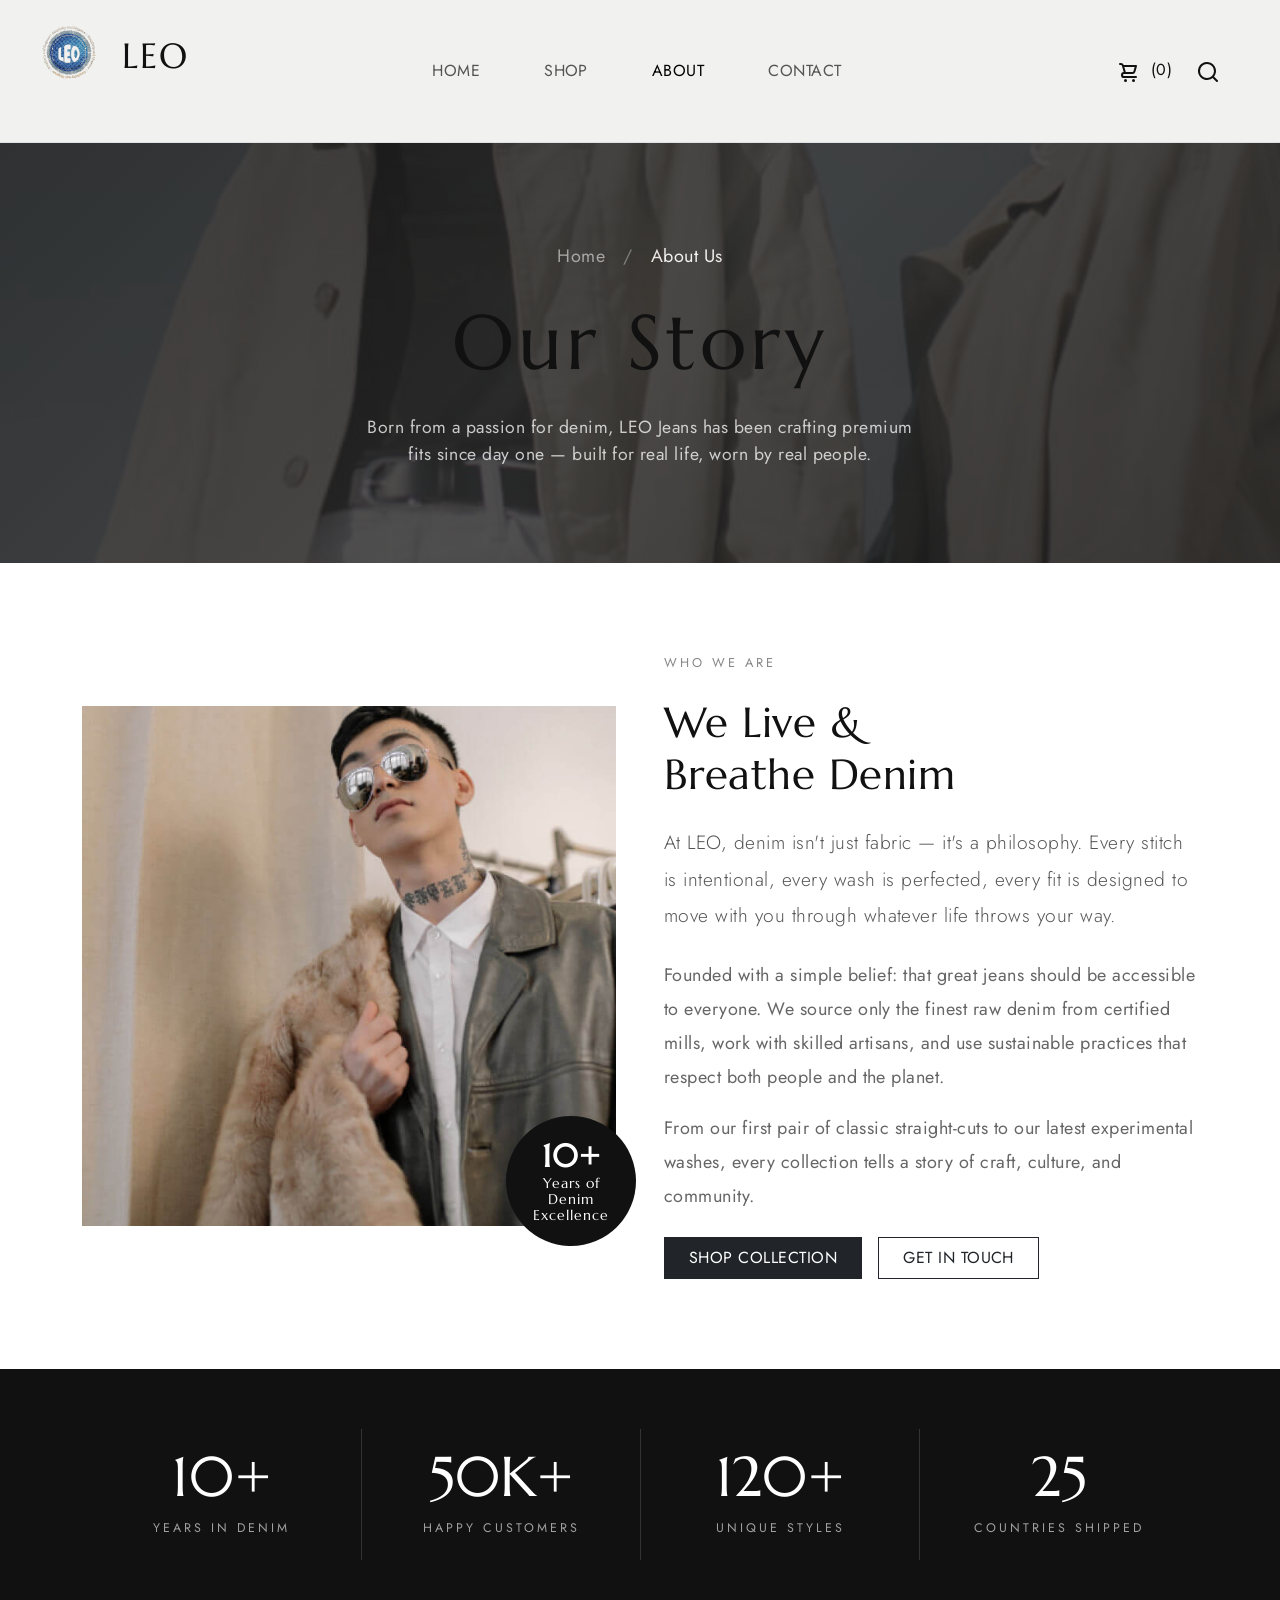
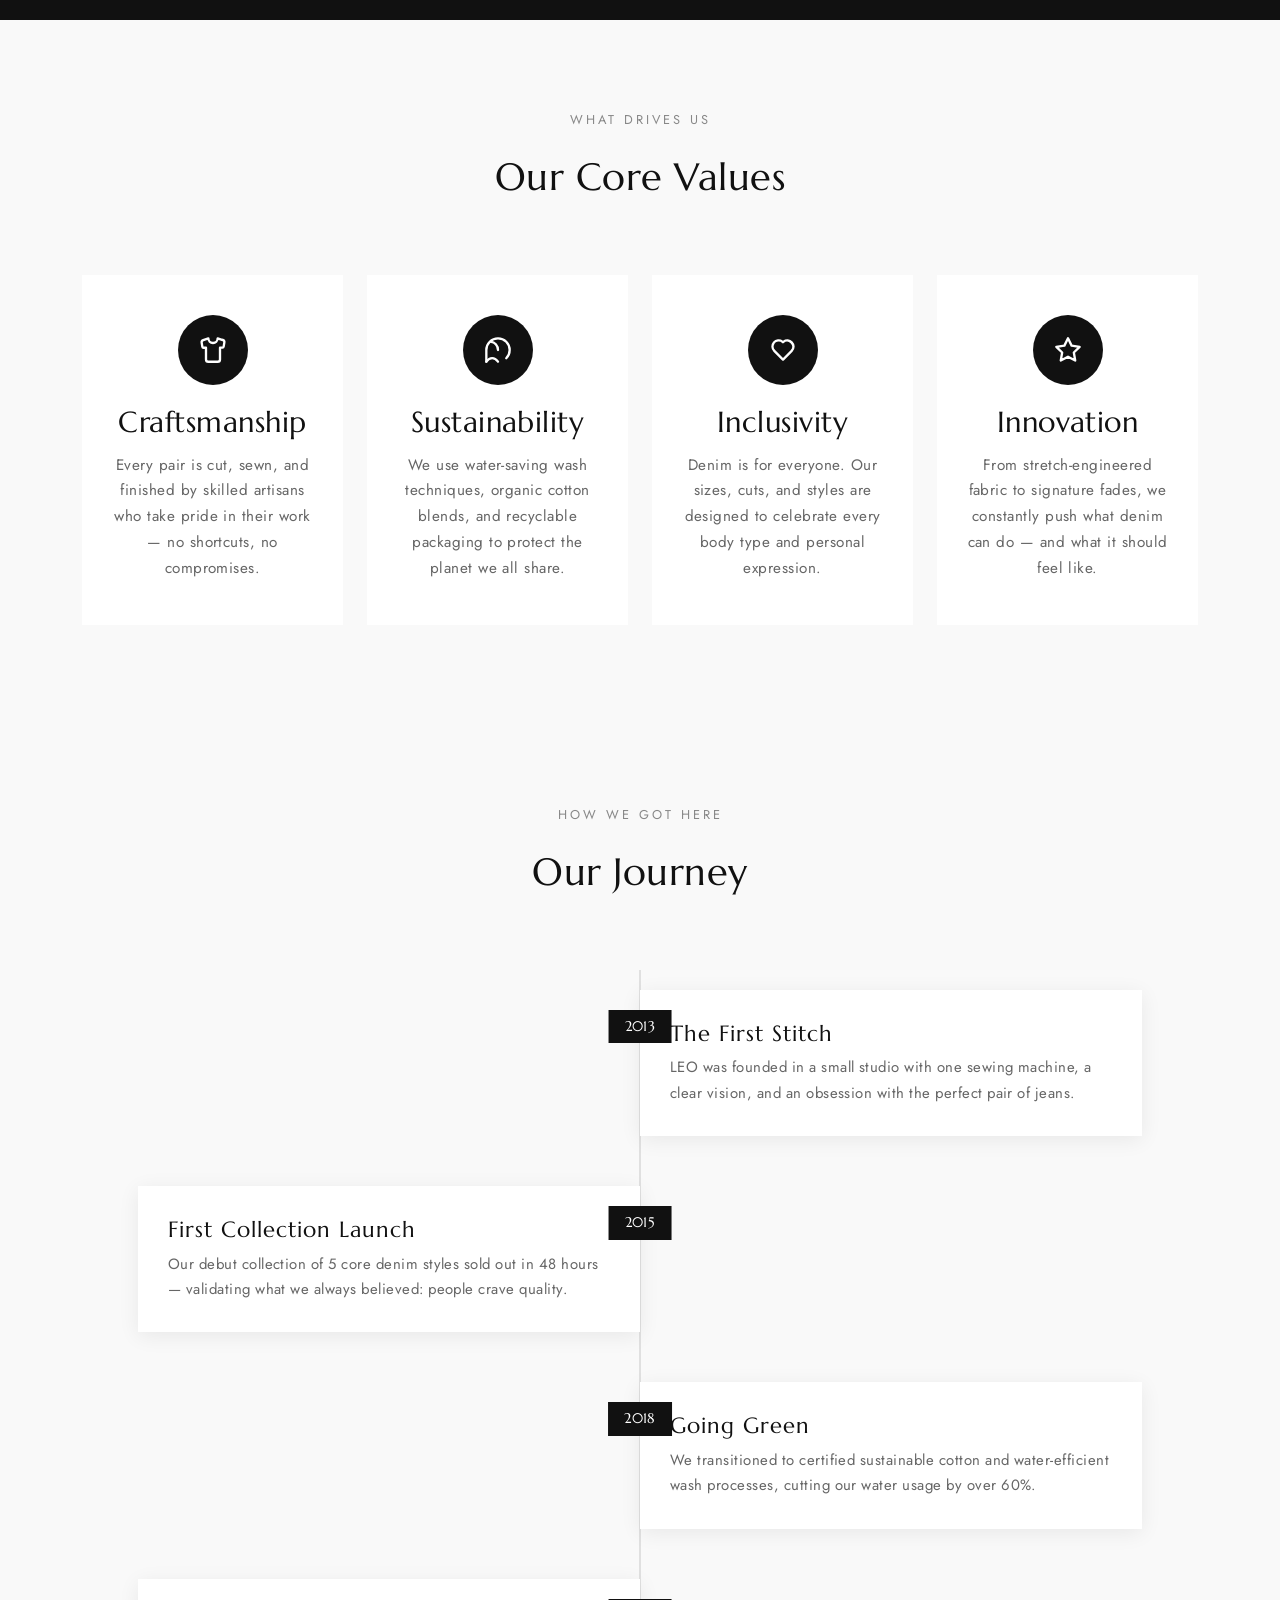
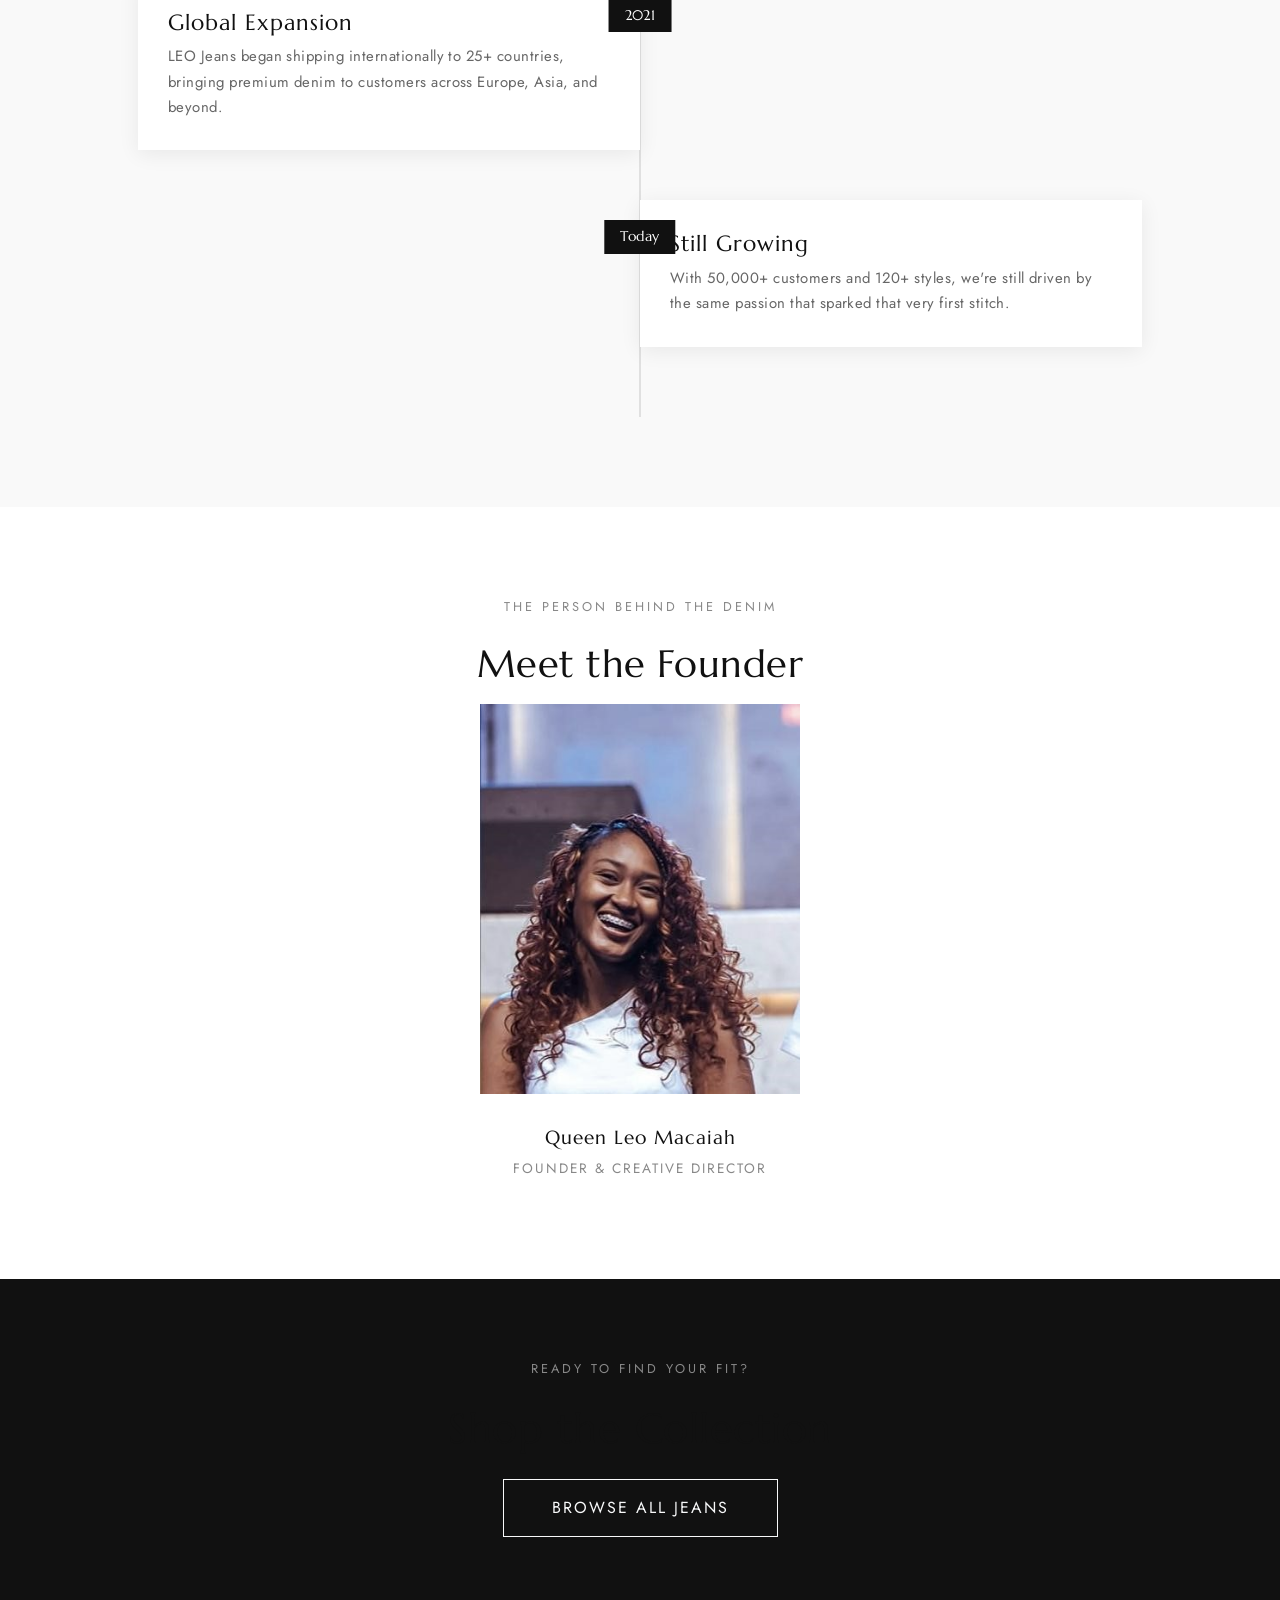
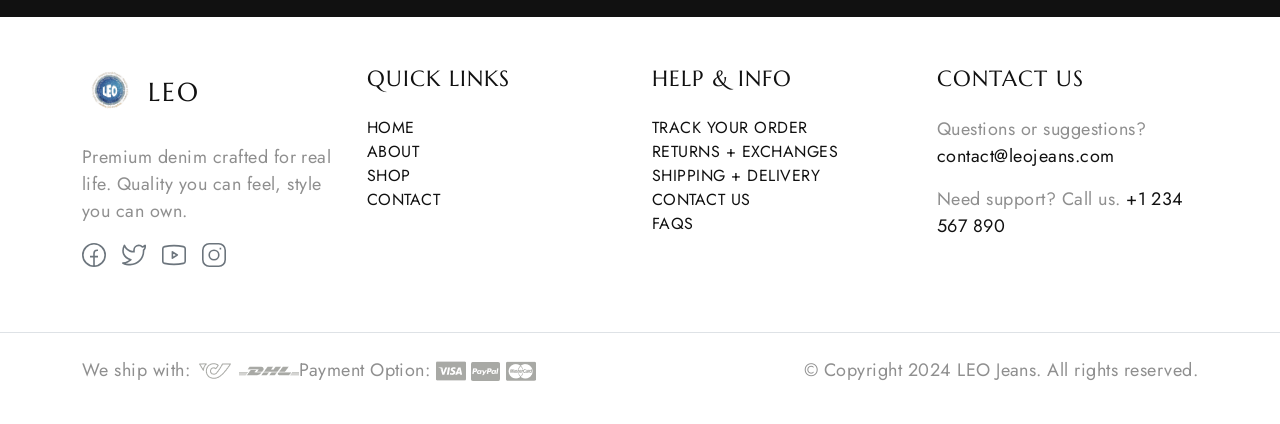
==== commit eec4209b: "Center founder card; update Instagram link" ====
--- a/about.html
+++ b/about.html
@@ -453,7 +453,7 @@
   <nav class="navbar navbar-expand-lg bg-light text-uppercase fs-6 p-3 border-bottom align-items-center">
     <div class="container-fluid">
       <div class="row justify-content-between align-items-center w-100">
-        <div class="col-auto">
+        <div class="col-auto me-auto me-lg-0">
           <a class="navbar-brand text-white" href="index.html">
             <span style="display: flex; align-items: center; gap: 12px">
               <img src="images/Leo_logo-removebg-preview.png" alt="Leo Logo" style="height: 80px; width: auto" />
@@ -462,7 +462,7 @@
             </span>
           </a>
         </div>
-        <div class="col-auto">
+        <div class="col-auto order-last order-lg-0">
           <button class="navbar-toggler" type="button" data-bs-toggle="offcanvas" data-bs-target="#offcanvasNavbar"
             aria-controls="offcanvasNavbar">
             <span class="navbar-toggler-icon"></span>
@@ -484,7 +484,7 @@
             </div>
           </div>
         </div>
-        <div class="col-3 col-lg-auto">
+        <div class="col-auto">
           <ul class="list-unstyled d-flex m-0">
             <li class="d-none d-lg-block">
               <a href="#" class="mx-3" data-bs-toggle="offcanvas" data-bs-target="#offcanvasCart"
@@ -707,21 +707,18 @@
   <!-- Team Section -->
   <section class="team-section">
     <div class="container">
-      <div class="row justify-content-center mb-5">
+      <div class="row justify-content-center mb-2">
         <div class="col-md-7 text-center">
-          <p class="text-uppercase mb-2" style="font-size: 0.8rem; letter-spacing: 3px; color: #888;">The People Behind
+          <p class="text-uppercase mb-2" style="font-size: 0.8rem; letter-spacing: 3px; color: #888;">The Person Behind
             the Denim</p>
-          <h2 class="section-title" style="font-size: 2.4rem;">Meet the Team</h2>
-        </div>
-      </div>
-      <div class="row g-4">
-        <div class="col-sm-6 col-lg-3" data-aos="fade-up" data-aos-delay="0">
-          <div class="team-card">
+          <h2 class="section-title" style="font-size: 2.4rem; margin-bottom: 8px;">Meet the Founder</h2>
+
+          <div class="team-card mx-auto mt-3" style="max-width:320px;" data-aos="fade-up" data-aos-delay="0">
             <div class="team-img-wrap">
-              <img src="images/banner-image-6.jpg" alt="Team Member" />
+              <img src="images/Leo profile.jpeg" alt="Team Member" />
               <div class="team-overlay">
                 <div class="team-social">
-                  <a href="#"><svg width="18" height="18" viewBox="0 0 15 15">
+                  <a href="https://www.instagram.com/queenleo_m?igsh=dmlzM2N4NWc1OTJn" target="_blank" rel="noopener noreferrer"><svg width="18" height="18" viewBox="0 0 15 15">
                       <use xlink:href="#instagram"></use>
                     </svg></a>
                   <a href="#"><svg width="18" height="18" viewBox="0 0 15 15">
@@ -730,69 +727,12 @@
                 </div>
               </div>
             </div>
-            <h5>Leo Martins</h5>
+            <h5>Queen Leo Macaiah </h5>
             <span class="role">Founder &amp; Creative Director</span>
           </div>
-        </div>
-        <div class="col-sm-6 col-lg-3" data-aos="fade-up" data-aos-delay="100">
-          <div class="team-card">
-            <div class="team-img-wrap">
-              <img src="images/banner-image-2.jpg" alt="Team Member" />
-              <div class="team-overlay">
-                <div class="team-social">
-                  <a href="#"><svg width="18" height="18" viewBox="0 0 15 15">
-                      <use xlink:href="#instagram"></use>
-                    </svg></a>
-                  <a href="#"><svg width="18" height="18" viewBox="0 0 15 15">
-                      <use xlink:href="#twitter"></use>
-                    </svg></a>
-                </div>
-              </div>
-            </div>
-            <h5>Sofia Reyes</h5>
-            <span class="role">Head of Design</span>
-          </div>
-        </div>
-        <div class="col-sm-6 col-lg-3" data-aos="fade-up" data-aos-delay="200">
-          <div class="team-card">
-            <div class="team-img-wrap">
-              <img src="images/banner-image-3.jpg" alt="Team Member" />
-              <div class="team-overlay">
-                <div class="team-social">
-                  <a href="#"><svg width="18" height="18" viewBox="0 0 15 15">
-                      <use xlink:href="#instagram"></use>
-                    </svg></a>
-                  <a href="#"><svg width="18" height="18" viewBox="0 0 15 15">
-                      <use xlink:href="#twitter"></use>
-                    </svg></a>
-                </div>
-              </div>
-            </div>
-            <h5>James Park</h5>
-            <span class="role">Sustainability Lead</span>
-          </div>
-        </div>
-        <div class="col-sm-6 col-lg-3" data-aos="fade-up" data-aos-delay="300">
-          <div class="team-card">
-            <div class="team-img-wrap">
-              <img src="images/banner-image-5.jpg" alt="Team Member" />
-              <div class="team-overlay">
-                <div class="team-social">
-                  <a href="#"><svg width="18" height="18" viewBox="0 0 15 15">
-                      <use xlink:href="#instagram"></use>
-                    </svg></a>
-                  <a href="#"><svg width="18" height="18" viewBox="0 0 15 15">
-                      <use xlink:href="#twitter"></use>
-                    </svg></a>
-                </div>
-              </div>
-            </div>
-            <h5>Amara Diallo</h5>
-            <span class="role">Production Manager</span>
-          </div>
-        </div>
-      </div>
-    </div>
+
+        </div>
+      </div>
   </section>
 
   <!-- CTA Banner -->
--- a/style.css
+++ b/style.css
@@ -1593,3 +1593,15 @@
   background-size: cover;
   transition: transform 0.3s ease-out;
 }
+
+/* Center team / founder card */
+.team-section .team-card {
+  margin: 0 auto;
+  text-align: center;
+}
+.team-section .team-img-wrap img {
+  display: block;
+  margin: 0 auto 12px auto;
+  max-width: 100%;
+  height: auto;
+}
